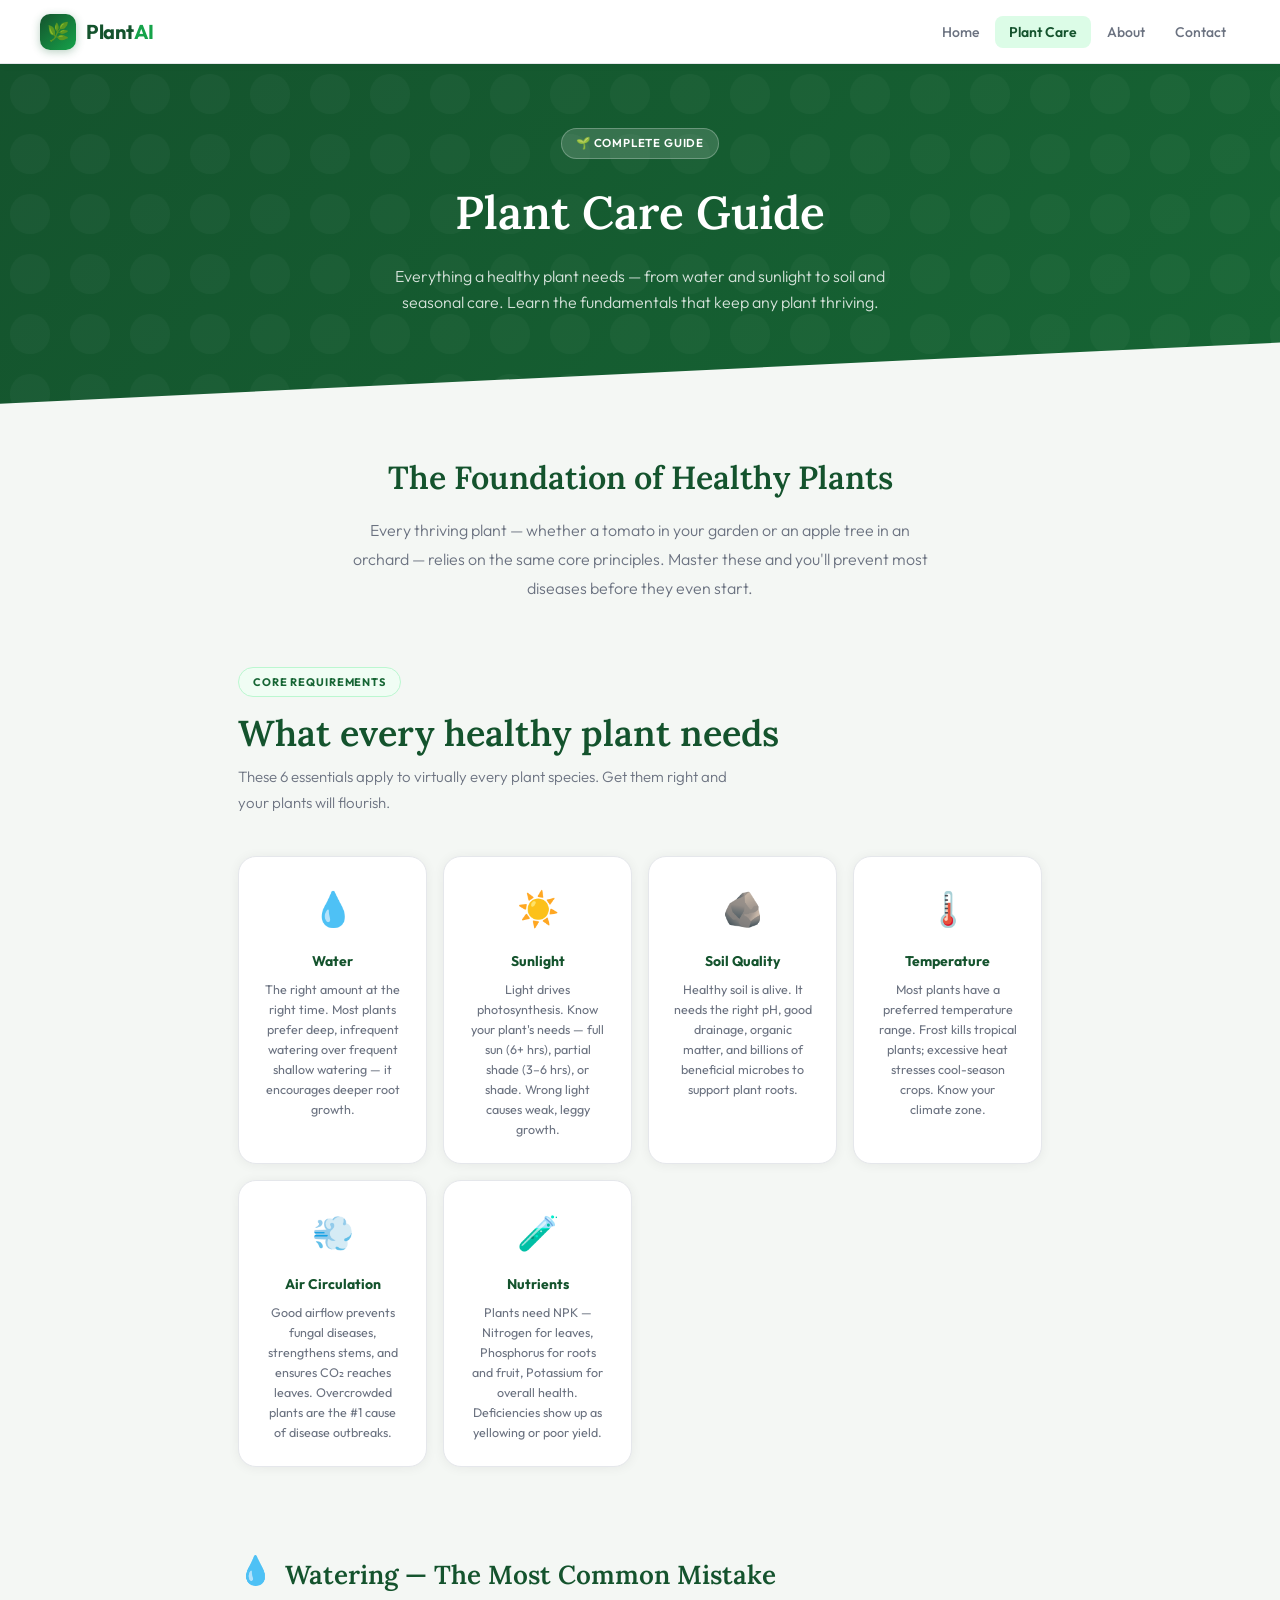
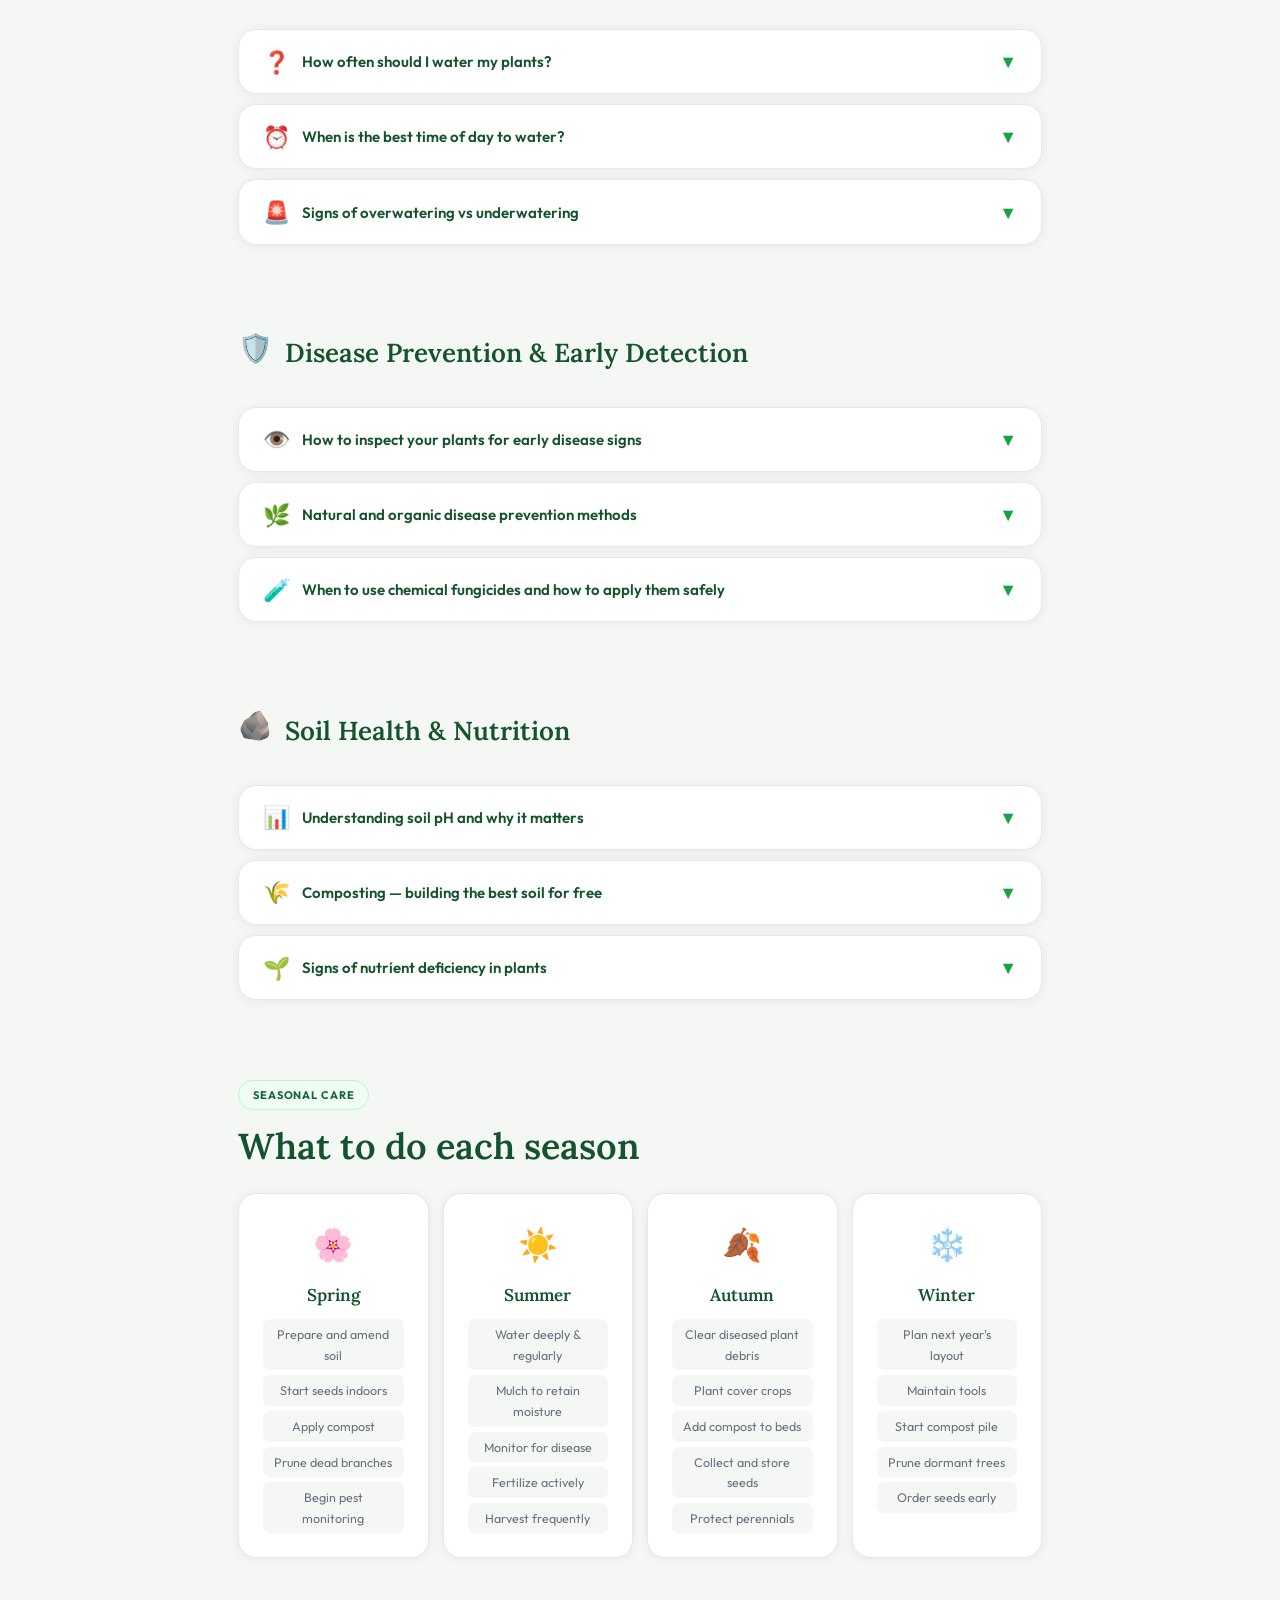
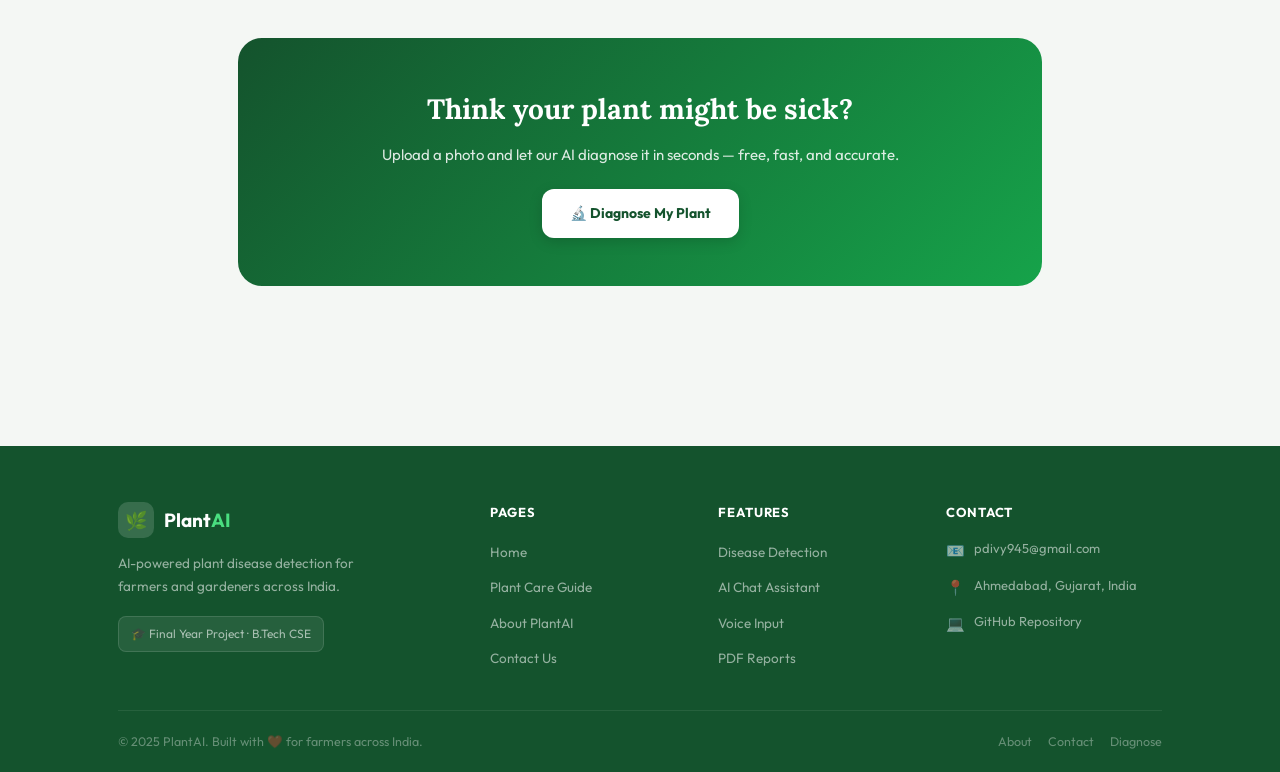
==== frontend/plants.html @ 6cf9826b "fresh clean deploy for hugging face" ====
<!DOCTYPE html>
<html lang="en">
<head>
<meta charset="UTF-8"/><meta name="viewport" content="width=device-width,initial-scale=1.0"/>
<title>Plant Care Guide — PlantAI</title>
<link rel="stylesheet" href="style.css"/>
</head>
<body>
<nav>
  <a href="index.html" class="nav-logo"><div class="nav-logo-mark">🌿</div><span class="nav-logo-text">Plant<span>AI</span></span></a>
  <ul class="nav-links">
    <li><a href="index.html">Home</a></li>
    <li><a href="plants.html" class="active">Plant Care</a></li>
    <li><a href="about.html">About</a></li>
    <li><a href="contact.html">Contact</a></li>
  </ul>
  <button class="nav-toggle" type="button" aria-label="Toggle navigation" aria-expanded="false">
    <span class="nav-toggle-icon" aria-hidden="true">
      <span class="nav-toggle-line"></span>
      <span class="nav-toggle-line"></span>
      <span class="nav-toggle-line"></span>
    </span>
  </button>
</nav>

<div class="page-hero">
  <div class="wrap">
    <span class="page-hero-pill">🌱 Complete Guide</span>
    <h1>Plant Care Guide</h1>
    <p>Everything a healthy plant needs — from water and sunlight to soil and seasonal care. Learn the fundamentals that keep any plant thriving.</p>
  </div>
</div>

<div class="plants-content">
  <div class="wrap">

    <!-- Intro -->
    <div class="plants-intro reveal">
      <h2>The Foundation of Healthy Plants</h2>
      <p>Every thriving plant — whether a tomato in your garden or an apple tree in an orchard — relies on the same core principles. Master these and you'll prevent most diseases before they even start.</p>
    </div>

    <!-- Section 1: Core Needs -->
    <div style="margin-bottom:1rem" class="reveal">
      <span class="section-tag">Core Requirements</span>
      <h2 class="section-title" style="margin-bottom:.5rem">What every healthy plant needs</h2>
      <p class="section-sub">These 6 essentials apply to virtually every plant species. Get them right and your plants will flourish.</p>
    </div>
    <div class="needs-grid">
      <div class="need-card"><div class="need-icon">💧</div><h3 class="need-title">Water</h3><p class="need-text">The right amount at the right time. Most plants prefer deep, infrequent watering over frequent shallow watering — it encourages deeper root growth.</p></div>
      <div class="need-card"><div class="need-icon">☀️</div><h3 class="need-title">Sunlight</h3><p class="need-text">Light drives photosynthesis. Know your plant's needs — full sun (6+ hrs), partial shade (3–6 hrs), or shade. Wrong light causes weak, leggy growth.</p></div>
      <div class="need-card"><div class="need-icon">🪨</div><h3 class="need-title">Soil Quality</h3><p class="need-text">Healthy soil is alive. It needs the right pH, good drainage, organic matter, and billions of beneficial microbes to support plant roots.</p></div>
      <div class="need-card"><div class="need-icon">🌡️</div><h3 class="need-title">Temperature</h3><p class="need-text">Most plants have a preferred temperature range. Frost kills tropical plants; excessive heat stresses cool-season crops. Know your climate zone.</p></div>
      <div class="need-card"><div class="need-icon">💨</div><h3 class="need-title">Air Circulation</h3><p class="need-text">Good airflow prevents fungal diseases, strengthens stems, and ensures CO₂ reaches leaves. Overcrowded plants are the #1 cause of disease outbreaks.</p></div>
      <div class="need-card"><div class="need-icon">🧪</div><h3 class="need-title">Nutrients</h3><p class="need-text">Plants need NPK — Nitrogen for leaves, Phosphorus for roots and fruit, Potassium for overall health. Deficiencies show up as yellowing or poor yield.</p></div>
    </div>

    <!-- Section 2: Watering Guide (Accordion) -->
    <div class="accordion-section reveal">
      <div class="accordion-header-row">
        <div class="need-icon" style="font-size:28px">💧</div>
        <h2 class="accordion-section-title">Watering — The Most Common Mistake</h2>
      </div>
      <div class="accordion">
        <div class="accordion-item">
          <button class="accordion-trigger" onclick="toggleAccordion(this)">
            <div class="accordion-trigger-left"><span class="accordion-emoji">❓</span><span class="accordion-q">How often should I water my plants?</span></div>
            <span class="accordion-chevron">▼</span>
          </button>
          <div class="accordion-body">
            <p>There is no single answer — it depends on the plant, pot size, soil type, humidity, and season. The best method is the "finger test": push your finger 2cm into the soil. If it's dry, water deeply. If it's still moist, wait.</p>
            <p>General guidelines by plant type:</p>
            <ul>
              <li>🍅 Vegetables (tomato, pepper): Every 2–3 days in summer, deeply</li>
              <li>🌳 Fruit trees: Every 7–10 days when established</li>
              <li>🌵 Succulents / cacti: Every 2–3 weeks, let soil dry completely</li>
              <li>🌿 Herbs: When the top 1cm of soil is dry, usually every 1–2 days</li>
            </ul>
          </div>
        </div>
        <div class="accordion-item">
          <button class="accordion-trigger" onclick="toggleAccordion(this)">
            <div class="accordion-trigger-left"><span class="accordion-emoji">⏰</span><span class="accordion-q">When is the best time of day to water?</span></div>
            <span class="accordion-chevron">▼</span>
          </button>
          <div class="accordion-body">
            <p>Early morning (6–9 AM) is ideal. The water reaches roots before the heat of the day causes evaporation, and leaves dry out before evening — reducing fungal disease risk.</p>
            <p>Avoid evening watering — wet leaves overnight create perfect conditions for fungal infections like powdery mildew and early blight.</p>
            <ul>
              <li>✅ Best: Early morning before 9 AM</li>
              <li>⚠️ Acceptable: Late evening if morning isn't possible</li>
              <li>❌ Avoid: Midday watering (high evaporation, leaf scorch risk)</li>
              <li>❌ Avoid: Overhead watering on foliage — water at the base</li>
            </ul>
          </div>
        </div>
        <div class="accordion-item">
          <button class="accordion-trigger" onclick="toggleAccordion(this)">
            <div class="accordion-trigger-left"><span class="accordion-emoji">🚨</span><span class="accordion-q">Signs of overwatering vs underwatering</span></div>
            <span class="accordion-chevron">▼</span>
          </button>
          <div class="accordion-body">
            <p>Both overwatering and underwatering cause wilting — but for different reasons. Here's how to tell them apart:</p>
            <ul>
              <li>💧 Overwatering: Yellow leaves, mushy stems, root rot smell, soggy soil, mold on soil surface</li>
              <li>☀️ Underwatering: Dry crispy leaf edges, soil pulling away from pot edges, leaves feel thin and papery</li>
              <li>🔍 Test: Stick finger 2cm into soil — wet = overwatered, bone dry = underwatered</li>
              <li>💡 Tip: Most house plants die from overwatering, not underwatering</li>
            </ul>
          </div>
        </div>
      </div>
    </div>

    <!-- Section 3: Disease Prevention (Accordion) -->
    <div class="accordion-section reveal">
      <div class="accordion-header-row">
        <div class="need-icon" style="font-size:28px">🛡️</div>
        <h2 class="accordion-section-title">Disease Prevention & Early Detection</h2>
      </div>
      <div class="accordion">
        <div class="accordion-item">
          <button class="accordion-trigger" onclick="toggleAccordion(this)">
            <div class="accordion-trigger-left"><span class="accordion-emoji">👁️</span><span class="accordion-q">How to inspect your plants for early disease signs</span></div>
            <span class="accordion-chevron">▼</span>
          </button>
          <div class="accordion-body">
            <p>Early detection is the most powerful tool against plant disease. Check your plants at least twice a week, especially during warm and humid weather.</p>
            <ul>
              <li>🔍 Flip leaves over — most pests and fungal spores start on the underside</li>
              <li>🟡 Yellow spots or rings on leaves often indicate fungal or viral infection</li>
              <li>⬛ Dark lesions or water-soaked spots suggest bacterial disease</li>
              <li>🕸️ Fine webbing on leaves = spider mite infestation</li>
              <li>⬜ White powdery coating = powdery mildew fungus</li>
              <li>📷 Take a photo and use PlantAI to identify it instantly</li>
            </ul>
          </div>
        </div>
        <div class="accordion-item">
          <button class="accordion-trigger" onclick="toggleAccordion(this)">
            <div class="accordion-trigger-left"><span class="accordion-emoji">🌿</span><span class="accordion-q">Natural and organic disease prevention methods</span></div>
            <span class="accordion-chevron">▼</span>
          </button>
          <div class="accordion-body">
            <p>Chemical fungicides work, but preventing disease naturally is better for your soil, beneficial insects, and the environment.</p>
            <ul>
              <li>🧄 Neem oil spray — broad-spectrum antifungal and insecticide, apply every 7–14 days</li>
              <li>🥛 Baking soda solution (1 tsp/liter water) — effective against powdery mildew</li>
              <li>🫙 Compost tea spray — introduces beneficial microbes that outcompete pathogens</li>
              <li>🌻 Companion planting — basil near tomatoes reduces aphids and repels certain fungi</li>
              <li>✂️ Prune infected leaves immediately and dispose — never compost diseased material</li>
              <li>🔄 Crop rotation — never plant the same family in the same spot 2 years in a row</li>
            </ul>
          </div>
        </div>
        <div class="accordion-item">
          <button class="accordion-trigger" onclick="toggleAccordion(this)">
            <div class="accordion-trigger-left"><span class="accordion-emoji">🧪</span><span class="accordion-q">When to use chemical fungicides and how to apply them safely</span></div>
            <span class="accordion-chevron">▼</span>
          </button>
          <div class="accordion-body">
            <p>Chemical fungicides should be a last resort — when natural methods haven't worked and the disease is spreading fast. Always read the label.</p>
            <ul>
              <li>⏱️ Apply early in the disease cycle — fungicides prevent spread, not cure existing damage</li>
              <li>🧴 Copper-based fungicides are effective for both fungal and bacterial diseases</li>
              <li>🌅 Apply in the evening or morning — never in midday heat or strong sun</li>
              <li>🧤 Always wear gloves and avoid inhaling spray mist</li>
              <li>🐝 Avoid spraying on open flowers — protects pollinators</li>
              <li>📅 Rotate between different fungicide types to prevent resistance</li>
            </ul>
          </div>
        </div>
      </div>
    </div>

    <!-- Section 4: Soil & Nutrition (Accordion) -->
    <div class="accordion-section reveal">
      <div class="accordion-header-row">
        <div class="need-icon" style="font-size:28px">🪨</div>
        <h2 class="accordion-section-title">Soil Health & Nutrition</h2>
      </div>
      <div class="accordion">
        <div class="accordion-item">
          <button class="accordion-trigger" onclick="toggleAccordion(this)">
            <div class="accordion-trigger-left"><span class="accordion-emoji">📊</span><span class="accordion-q">Understanding soil pH and why it matters</span></div>
            <span class="accordion-chevron">▼</span>
          </button>
          <div class="accordion-body">
            <p>Soil pH (0–14 scale) determines how well plants absorb nutrients. Even if your soil has plenty of nutrients, wrong pH "locks" them out and causes deficiency symptoms.</p>
            <ul>
              <li>🍅 Tomato, pepper, corn: pH 6.0–6.8 (slightly acidic)</li>
              <li>🫐 Blueberries: pH 4.5–5.5 (very acidic)</li>
              <li>🌹 Most vegetables: pH 6.0–7.0</li>
              <li>🧪 Test your soil with a cheap pH meter or test kit</li>
              <li>⬆️ Raise pH (too acidic): add garden lime</li>
              <li>⬇️ Lower pH (too alkaline): add sulfur or peat moss</li>
            </ul>
          </div>
        </div>
        <div class="accordion-item">
          <button class="accordion-trigger" onclick="toggleAccordion(this)">
            <div class="accordion-trigger-left"><span class="accordion-emoji">🌾</span><span class="accordion-q">Composting — building the best soil for free</span></div>
            <span class="accordion-chevron">▼</span>
          </button>
          <div class="accordion-body">
            <p>Compost is the single best thing you can add to your garden soil. It improves drainage in clay soils, water retention in sandy soils, and feeds billions of beneficial organisms.</p>
            <ul>
              <li>♻️ What to compost: vegetable scraps, eggshells, coffee grounds, dry leaves, grass clippings</li>
              <li>🚫 Never compost: diseased plants, meat, dairy, pet waste, oily foods</li>
              <li>💧 Keep compost moist but not soggy — like a wrung-out sponge</li>
              <li>🔄 Turn it every 2 weeks to speed up decomposition</li>
              <li>✅ Ready when it's dark, crumbly, and smells earthy — takes 2–6 months</li>
              <li>📏 Apply 5–8cm layer around plants each growing season</li>
            </ul>
          </div>
        </div>
        <div class="accordion-item">
          <button class="accordion-trigger" onclick="toggleAccordion(this)">
            <div class="accordion-trigger-left"><span class="accordion-emoji">🌱</span><span class="accordion-q">Signs of nutrient deficiency in plants</span></div>
            <span class="accordion-chevron">▼</span>
          </button>
          <div class="accordion-body">
            <p>Plants show clear symptoms when they're missing key nutrients. Learn to read these signs before they become serious.</p>
            <ul>
              <li>🟡 Yellow older leaves, slow growth = Nitrogen deficiency (add compost or balanced fertilizer)</li>
              <li>🟣 Purple undersides of leaves = Phosphorus deficiency (add bone meal)</li>
              <li>🟤 Brown leaf edges, weak stems = Potassium deficiency (add wood ash or potash)</li>
              <li>🟡 Yellow between green veins on young leaves = Iron deficiency (add chelated iron)</li>
              <li>⬜ Pale new growth = Magnesium deficiency (add Epsom salt spray)</li>
              <li>🔍 Always test soil before adding nutrients to avoid over-fertilizing</li>
            </ul>
          </div>
        </div>
      </div>
    </div>

    <!-- Section 5: Seasonal Calendar -->
    <div class="reveal" style="margin-bottom:4rem">
      <span class="section-tag">Seasonal Care</span>
      <h2 class="section-title" style="margin-bottom:1.5rem">What to do each season</h2>
      <div class="season-grid">
        <div class="season-card">
          <div class="season-icon">🌸</div>
          <div class="season-name">Spring</div>
          <ul class="season-tasks">
            <li>Prepare and amend soil</li>
            <li>Start seeds indoors</li>
            <li>Apply compost</li>
            <li>Prune dead branches</li>
            <li>Begin pest monitoring</li>
          </ul>
        </div>
        <div class="season-card">
          <div class="season-icon">☀️</div>
          <div class="season-name">Summer</div>
          <ul class="season-tasks">
            <li>Water deeply & regularly</li>
            <li>Mulch to retain moisture</li>
            <li>Monitor for disease</li>
            <li>Fertilize actively</li>
            <li>Harvest frequently</li>
          </ul>
        </div>
        <div class="season-card">
          <div class="season-icon">🍂</div>
          <div class="season-name">Autumn</div>
          <ul class="season-tasks">
            <li>Clear diseased plant debris</li>
            <li>Plant cover crops</li>
            <li>Add compost to beds</li>
            <li>Collect and store seeds</li>
            <li>Protect perennials</li>
          </ul>
        </div>
        <div class="season-card">
          <div class="season-icon">❄️</div>
          <div class="season-name">Winter</div>
          <ul class="season-tasks">
            <li>Plan next year's layout</li>
            <li>Maintain tools</li>
            <li>Start compost pile</li>
            <li>Prune dormant trees</li>
            <li>Order seeds early</li>
          </ul>
        </div>
      </div>
    </div>

    <!-- CTA -->
    <div class="cta-strip reveal">
      <h2>Think your plant might be sick?</h2>
      <p>Upload a photo and let our AI diagnose it in seconds — free, fast, and accurate.</p>
      <a href="index.html" class="btn-cta-white">🔬 Diagnose My Plant</a>
    </div>

  </div>
</div>

<!-- Footer -->
<footer class="site-footer">
  <div class="wrap-wide">
    <div class="footer-main">
      <div class="footer-brand"><div class="footer-logo"><div class="footer-logo-mark">🌿</div><span class="footer-logo-text">Plant<span>AI</span></span></div><p class="footer-tagline">AI-powered plant disease detection for farmers and gardeners across India.</p><span class="footer-badge">🎓 Final Year Project · B.Tech CSE</span></div>
      <div><p class="footer-col-title">Pages</p><ul class="footer-links"><li><a href="index.html">Home</a></li><li><a href="plants.html">Plant Care Guide</a></li><li><a href="about.html">About PlantAI</a></li><li><a href="contact.html">Contact Us</a></li></ul></div>
      <div><p class="footer-col-title">Features</p><ul class="footer-links"><li><a href="index.html">Disease Detection</a></li><li><a href="index.html">AI Chat Assistant</a></li><li><a href="index.html">Voice Input</a></li><li><a href="index.html">PDF Reports</a></li></ul></div>
      <div><p class="footer-col-title">Contact</p><div class="footer-contact-item"><span class="footer-contact-icon">📧</span><a href="mailto:pdivy945@gmail.com">pdivy945@gmail.com</a></div><div class="footer-contact-item"><span class="footer-contact-icon">📍</span><span>Ahmedabad, Gujarat, India</span></div><div class="footer-contact-item"><span class="footer-contact-icon">💻</span><a href="https://github.com/Divy-04/plant-AI" target="_blank">GitHub Repository</a></div></div>
    </div>
    <div class="footer-bottom"><span>© 2025 PlantAI. Built with ❤️ for farmers across India.</span><div class="footer-bottom-links"><a href="about.html">About</a><a href="contact.html">Contact</a><a href="index.html">Diagnose</a></div></div>
  </div>
</footer>

<button class="scroll-top-btn" id="scroll-top-btn" type="button" aria-label="Scroll to top" onclick="window.scrollTo({top:0,behavior:'smooth'})">
  <svg viewBox="0 0 24 24" fill="none" stroke="currentColor" stroke-width="2.4" stroke-linecap="round" stroke-linejoin="round"><path d="M12 19V5"/><path d="m5 12 7-7 7 7"/></svg>
</button>

<script>
function toggleAccordion(btn){
  const body=btn.nextElementSibling;
  const isOpen=btn.classList.contains('open');
  document.querySelectorAll('.accordion-trigger.open').forEach(b=>{b.classList.remove('open');b.nextElementSibling.classList.remove('open')});
  if(!isOpen){btn.classList.add('open');body.classList.add('open')}
}
const observer=new IntersectionObserver(entries=>{entries.forEach(e=>{if(e.isIntersecting)e.target.classList.add('visible')})},{threshold:.12});
document.querySelectorAll('.need-card,.reveal').forEach(el=>observer.observe(el));
const nav=document.querySelector('nav');
const navToggle=nav?.querySelector('.nav-toggle');
const navLinks=nav?.querySelector('.nav-links');
if(nav&&navToggle&&navLinks){
  const syncNavState=(isOpen)=>{
    nav.classList.toggle('nav-open',isOpen);
    navToggle.setAttribute('aria-expanded',String(isOpen));
  };
  navToggle.addEventListener('click',()=>{
    syncNavState(!nav.classList.contains('nav-open'));
  });
  navLinks.querySelectorAll('a').forEach(link=>link.addEventListener('click',()=>{
    syncNavState(false);
  }));
  window.addEventListener('resize',()=>{
    if(window.innerWidth>768){
      syncNavState(false);
    }
  });
}
const scrollTopBtn=document.getElementById('scroll-top-btn');
const toggleScrollTopBtn=()=>{
  if(!scrollTopBtn)return;
  const scrollable=Math.max(document.documentElement.scrollHeight-window.innerHeight,1);
  const progress=window.scrollY/scrollable;
  scrollTopBtn.classList.toggle('visible',window.innerWidth<=768&&progress>=0.4);
};
window.addEventListener('scroll',toggleScrollTopBtn,{passive:true});
window.addEventListener('resize',toggleScrollTopBtn);
toggleScrollTopBtn();
</script>
</body></html>
---- frontend/style.css ----
@import url('https://fonts.googleapis.com/css2?family=Outfit:wght@300;400;500;600;700;800&family=Lora:ital,wght@0,400;0,600;1,400&display=swap');

:root{
  --bg:#F4F7F4;--white:#FFFFFF;
  --forest:#14532D;--green:#166534;--green-mid:#16A34A;
  --green-lt:#DCFCE7;--green-pale:#F0FDF4;--sage:#4ADE80;
  --amber:#D97706;--amber-pale:#FFFBEB;
  --rose:#DC2626;--rose-pale:#FEF2F2;
  --text:#111827;--text-2:#166534;--muted:#6B7280;
  --border:#E5E7EB;--border-green:#BBF7D0;
  --shadow:0 1px 12px rgba(0,0,0,0.06);
  --shadow-lg:0 8px 32px rgba(0,0,0,0.1);
  --r:12px;--r-lg:18px;--r-xl:24px;
}

*,*::before,*::after{box-sizing:border-box;margin:0;padding:0}
html{scroll-behavior:smooth;overflow-x:hidden}
body{font-family:'Outfit',sans-serif;background:var(--bg);color:var(--text);line-height:1.65;min-height:100vh;overflow-x:hidden;padding-top:64px}

/* ── Nav ─────────────────────────────────────────────────── */
nav{
  position:fixed;top:0;left:0;right:0;width:100%;z-index:200;
  background:rgba(255,255,255,0.95);border-bottom:1px solid var(--border);
  backdrop-filter:blur(16px);padding:0 2.5rem;height:64px;
  display:flex;align-items:center;justify-content:space-between;
  box-shadow:0 1px 8px rgba(0,0,0,0.05);
}
.nav-logo{display:flex;align-items:center;gap:10px;text-decoration:none}
.nav-logo-mark{
  width:36px;height:36px;border-radius:10px;
  background:linear-gradient(135deg,var(--forest),var(--green-mid));
  display:flex;align-items:center;justify-content:center;
  font-size:18px;box-shadow:0 2px 8px rgba(22,101,52,0.3);
}
.nav-logo-text{font-family:'Outfit',sans-serif;font-size:20px;font-weight:700;color:var(--forest);letter-spacing:-0.3px}
.nav-logo-text span{color:var(--green-mid)}
.nav-links{display:flex;gap:2px;list-style:none}
.nav-links a{color:var(--muted);text-decoration:none;font-size:14px;font-weight:500;padding:7px 14px;border-radius:8px;transition:all .18s}
.nav-links a:hover{color:var(--forest);background:var(--green-pale)}
.nav-links a.active{color:var(--forest);background:var(--green-lt);font-weight:600}
.nav-toggle{
  display:none;position:relative;align-items:center;justify-content:center;
  width:46px;height:46px;padding:0;border-radius:14px;border:1px solid rgba(187,247,208,.95);
  background:linear-gradient(180deg,rgba(240,253,244,.98),rgba(220,252,231,.92));color:var(--forest);cursor:pointer;
  transition:background .18s ease,border-color .18s ease,box-shadow .18s ease,transform .18s ease;
  box-shadow:0 8px 22px rgba(20,83,45,.12)
}
.nav-toggle:hover{border-color:var(--green-mid);background:var(--green-lt);transform:translateY(-1px)}
.nav-toggle-icon{
  position:relative;display:block;width:18px;height:14px
}
.nav-toggle-line{
  position:absolute;left:0;display:block;width:18px;height:2px;background:currentColor;border-radius:999px;
  transition:transform .22s ease,opacity .18s ease,top .22s ease
}
.nav-toggle-line:nth-child(1){top:0}
.nav-toggle-line:nth-child(2){top:6px}
.nav-toggle-line:nth-child(3){top:12px}

/* ── Wrap ────────────────────────────────────────────────── */
.wrap{max-width:860px;margin:0 auto;padding:0 1.75rem}
.wrap-wide{max-width:1100px;margin:0 auto;padding:0 1.75rem}

/* ── Buttons ─────────────────────────────────────────────── */
.btn-primary{
  display:inline-flex;align-items:center;gap:9px;
  background:linear-gradient(135deg,var(--forest),var(--green-mid));
  color:white;border:none;padding:14px 32px;border-radius:var(--r);
  font-size:15px;font-weight:700;font-family:'Outfit',sans-serif;
  cursor:pointer;transition:all .2s;letter-spacing:-.1px;
  box-shadow:0 4px 14px rgba(22,101,52,0.3);text-decoration:none;
}
.btn-primary:hover{transform:translateY(-2px);box-shadow:0 8px 24px rgba(22,101,52,0.4)}
.btn-primary:active{transform:translateY(0)}
.btn-outline{
  display:inline-flex;align-items:center;gap:8px;
  background:transparent;color:var(--forest);
  border:1.5px solid var(--border-green);padding:12px 24px;
  border-radius:var(--r);font-size:14px;font-weight:600;
  font-family:'Outfit',sans-serif;cursor:pointer;transition:all .18s;text-decoration:none;
}
.btn-outline:hover{background:var(--green-pale);border-color:var(--green-mid)}
.btn-ghost{
  background:transparent;color:var(--muted);border:1.5px solid var(--border);
  padding:9px 20px;border-radius:10px;font-size:13.5px;font-weight:500;
  cursor:pointer;transition:all .18s;font-family:'Outfit',sans-serif;
}
.btn-ghost:hover{color:var(--forest);border-color:var(--sage)}

/* ── Page Hero ───────────────────────────────────────────── */
.page-hero{
  background:linear-gradient(135deg,var(--forest) 0%,var(--green) 100%);
  padding:4rem 0 5.5rem;text-align:center;color:white;
  clip-path:polygon(0 0,100% 0,100% 82%,0 100%);
  margin-bottom:-2rem;position:relative;overflow:hidden;
}
.page-hero::before{
  content:'';position:absolute;inset:0;
  background:url("data:image/svg+xml,%3Csvg width='60' height='60' viewBox='0 0 60 60' xmlns='http://www.w3.org/2000/svg'%3E%3Cg fill='none' fill-rule='evenodd'%3E%3Cg fill='%23ffffff' fill-opacity='0.03'%3E%3Ccircle cx='30' cy='30' r='20'/%3E%3C/g%3E%3C/g%3E%3C/svg%3E");
}
.page-hero h1{font-family:'Lora',serif;font-size:clamp(28px,5vw,46px);font-weight:600;margin-bottom:12px;position:relative}
.page-hero p{font-size:16px;opacity:.82;font-weight:300;max-width:520px;margin:0 auto;position:relative}
.page-hero-pill{
  display:inline-block;background:rgba(255,255,255,.15);
  border:1px solid rgba(255,255,255,.25);color:white;
  font-size:11.5px;font-weight:600;letter-spacing:.07em;
  text-transform:uppercase;padding:5px 14px;border-radius:100px;
  margin-bottom:16px;position:relative;
}

/* ── HOME: Hero ──────────────────────────────────────────── */
.hero{padding:5rem 0 3.5rem;text-align:center;position:relative;overflow:hidden}
.hero::before{
  content:'';position:absolute;top:0;left:50%;transform:translateX(-50%);
  width:600px;height:400px;
  background:radial-gradient(ellipse at center,rgba(74,222,128,.1) 0%,transparent 70%);
  pointer-events:none;
}
.hero-pill{
  display:inline-flex;align-items:center;gap:7px;
  background:var(--green-pale);border:1px solid var(--border-green);
  color:var(--green);font-size:11.5px;font-weight:700;
  letter-spacing:.07em;text-transform:uppercase;
  padding:6px 16px;border-radius:100px;margin-bottom:22px;
  animation:fadeUp .5s ease both;
}
.dot-live{width:7px;height:7px;border-radius:50%;background:var(--green-mid);animation:pulse 2s infinite}
@keyframes pulse{0%,100%{opacity:1;transform:scale(1)}50%{opacity:.5;transform:scale(.8)}}
.hero h1{
  font-family:'Lora',serif;font-size:clamp(34px,5.5vw,58px);
  font-weight:600;line-height:1.15;letter-spacing:-.5px;
  color:var(--forest);margin-bottom:18px;
  animation:fadeUp .5s .08s ease both;
}
.hero h1 em{font-style:italic;color:var(--green-mid)}
.hero-sub{
  font-size:16.5px;color:var(--muted);max-width:520px;
  margin:0 auto 40px;font-weight:300;line-height:1.8;
  animation:fadeUp .5s .16s ease both;
}
@keyframes fadeUp{from{opacity:0;transform:translateY(18px)}to{opacity:1;transform:translateY(0)}}

/* ── HOME: Stats Bar ─────────────────────────────────────── */
.stats-bar{
  background:var(--white);border:1px solid var(--border);
  border-radius:var(--r-lg);padding:1.5rem 2rem;
  display:flex;align-items:center;justify-content:space-around;
  gap:1rem;margin:2.5rem auto 0;width:100%;max-width:100%;
  box-shadow:var(--shadow);flex-wrap:wrap;
  animation:fadeUp .5s .32s ease both;
}
.stat-block{text-align:center;min-width:140px;flex:1}
.stat-block-num{
  font-family:'Lora',serif;font-size:30px;font-weight:600;
  color:var(--forest);display:block;line-height:1;margin-bottom:4px;
}
.stat-block-label{font-size:12px;color:var(--muted);font-weight:600;text-transform:uppercase;letter-spacing:.05em;display:block}
.stat-block-note{display:block;font-size:11.5px;color:#8A948C;line-height:1.45;margin-top:6px;max-width:160px;margin-left:auto;margin-right:auto}
.stat-divider{width:1px;height:40px;background:var(--border)}

/* ── HOME: Upload ────────────────────────────────────────── */
.upload-outer{animation:fadeUp .5s .24s ease both;margin-top:2.5rem}
.analysis-shell{display:none;margin-top:3rem}
#analysis-shell.has-result{display:block}
.upload-zone{
  border:2px dashed var(--border-green);border-radius:var(--r-xl);
  background:var(--white);padding:3rem 2rem;text-align:center;
  cursor:pointer;max-width:600px;margin:0 auto;
  transition:all .25s;position:relative;overflow:hidden;
  box-shadow:var(--shadow);
}
.upload-zone:hover,.upload-zone.dragging{
  border-color:var(--green-mid);
  box-shadow:0 0 0 4px rgba(22,163,74,.1),var(--shadow);
  transform:translateY(-2px);
}
#img-preview{max-width:100%;max-height:280px;object-fit:contain;border-radius:var(--r);display:none;margin:0 auto 16px;box-shadow:var(--shadow)}
.upload-ring{width:70px;height:70px;border-radius:50%;background:var(--green-pale);border:2px solid var(--border-green);display:flex;align-items:center;justify-content:center;margin:0 auto 16px;font-size:28px;transition:transform .2s}
.upload-zone:hover .upload-ring{transform:scale(1.07)}
.upload-h{font-family:'Outfit',sans-serif;font-size:18px;font-weight:600;color:var(--forest);margin-bottom:5px}
.upload-s{font-size:13px;color:var(--muted);margin-bottom:18px}
.btn-browse{display:inline-flex;align-items:center;gap:7px;background:var(--green-pale);border:1.5px solid var(--border-green);color:var(--forest);padding:9px 22px;border-radius:10px;font-size:13.5px;font-weight:600;cursor:pointer;font-family:'Outfit',sans-serif;transition:all .18s}
.btn-browse:hover{background:var(--green-lt);border-color:var(--green-mid)}

/* ── HOME: Features ──────────────────────────────────────── */
.features-section{padding:5rem 0}
.section-tag{display:inline-block;background:var(--green-pale);border:1px solid var(--border-green);color:var(--green);font-size:11px;font-weight:700;letter-spacing:.08em;text-transform:uppercase;padding:5px 14px;border-radius:100px;margin-bottom:14px}
.section-title{font-family:'Lora',serif;font-size:clamp(26px,4vw,36px);font-weight:600;color:var(--forest);margin-bottom:10px;line-height:1.25}
.section-sub{font-size:15px;color:var(--muted);max-width:520px;font-weight:300;line-height:1.75;margin-bottom:2.5rem}
.features-grid{display:grid;grid-template-columns:repeat(auto-fit,minmax(240px,1fr));gap:20px}
.feature-card{
  background:var(--white);border:1px solid var(--border);
  border-radius:var(--r-lg);padding:1.75rem;
  box-shadow:var(--shadow);transition:all .2s;
  opacity:0;transform:translateY(24px);
}
.feature-card.visible{opacity:1;transform:translateY(0);transition:opacity .5s ease,transform .5s ease}
.feature-card:hover{box-shadow:var(--shadow-lg);transform:translateY(-3px)}
.feature-icon{font-size:32px;margin-bottom:14px}
.feature-title{font-size:16px;font-weight:700;color:var(--forest);margin-bottom:7px}
.feature-text{font-size:13.5px;color:var(--muted);line-height:1.65}

/* ── HOME: How It Works ──────────────────────────────────── */
.how-section{padding:0 0 5rem;background:var(--white);border-top:1px solid var(--border);border-bottom:1px solid var(--border);margin:0 0 5rem}
.how-inner{padding:4rem 0}
.how-steps{display:grid;grid-template-columns:repeat(auto-fit,minmax(180px,1fr));gap:0;position:relative}
.how-steps::before{content:'';position:absolute;top:28px;left:10%;right:10%;height:2px;background:linear-gradient(90deg,var(--green-lt),var(--green-mid),var(--green-lt));z-index:0}
.how-step{text-align:center;position:relative;z-index:1;padding:0 1rem}
.step-circle{
  width:56px;height:56px;border-radius:50%;margin:0 auto 16px;
  background:linear-gradient(135deg,var(--forest),var(--green-mid));
  color:white;display:flex;align-items:center;justify-content:center;
  font-family:'Lora',serif;font-size:20px;font-weight:600;
  box-shadow:0 4px 14px rgba(22,101,52,0.3);
}
.how-step h3{font-size:15px;font-weight:700;color:var(--forest);margin-bottom:7px}
.how-step p{font-size:13px;color:var(--muted);line-height:1.6}

/* ── HOME: Loading/Error/Buttons ─────────────────────────── */
.loading-wrap{max-width:600px;margin:18px auto 0;display:none}
.loading-track{height:3px;background:var(--green-lt);border-radius:2px;overflow:hidden}
.loading-fill{height:100%;background:linear-gradient(90deg,var(--forest),var(--green-mid),var(--sage));animation:loadSlide 1.8s ease-in-out infinite}
@keyframes loadSlide{0%{width:0;margin-left:0}50%{width:60%;margin-left:20%}100%{width:0;margin-left:100%}}
.loading-label{text-align:center;font-size:13px;color:var(--muted);margin-top:9px}
.error-msg{max-width:600px;margin:12px auto 0;background:var(--rose-pale);border:1px solid rgba(220,38,38,.2);color:var(--rose);padding:12px 18px;border-radius:var(--r);font-size:13.5px;text-align:center;display:none}
.analyze-wrap{text-align:center;margin-top:22px;display:none}
.try-again-wrap{text-align:center;margin-top:1.1rem;display:none}

/* ── Results ─────────────────────────────────────────────── */
#results-section{padding:2.5rem 0 0;display:none}
.results-head{text-align:center;margin-bottom:1.75rem}
.results-head h2{font-family:'Lora',serif;font-size:28px;font-weight:600;color:var(--forest);margin-bottom:6px}
.results-head p{font-size:14px;color:var(--muted)}
.healthy-banner{display:none;align-items:flex-start;gap:16px;background:var(--green-pale);border:1.5px solid var(--border-green);border-radius:var(--r-lg);padding:1.75rem;margin-bottom:1.5rem;animation:fadeUp .45s ease both}
.healthy-icon{font-size:36px;flex-shrink:0}
.healthy-title{font-size:19px;font-weight:700;color:var(--forest);margin-bottom:5px}
.healthy-sub{font-size:13.5px;color:var(--muted);line-height:1.65}
#disease-cards{display:none}
.cards-grid{display:grid;grid-template-columns:repeat(auto-fit,minmax(230px,1fr));gap:14px}
.result-card{background:var(--white);border:1px solid var(--border);border-radius:var(--r-lg);padding:1.5rem;box-shadow:var(--shadow);position:relative;overflow:hidden;animation:fadeUp .45s ease both;transition:box-shadow .2s,transform .2s}
.result-card:hover{transform:translateY(-2px);box-shadow:var(--shadow-lg)}
.result-card:nth-child(2){animation-delay:.08s}
.result-card:nth-child(3){animation-delay:.16s}
.result-card::after{content:'';position:absolute;top:0;left:0;right:0;height:3px;border-radius:var(--r-lg) var(--r-lg) 0 0}
.card-disease::after{background:linear-gradient(90deg,#DC2626,#F97316)}
.card-cause::after{background:linear-gradient(90deg,#D97706,#EAB308)}
.card-cure::after{background:linear-gradient(90deg,#16A34A,#4ADE80)}
.card-icon-box{width:44px;height:44px;border-radius:12px;display:flex;align-items:center;justify-content:center;font-size:20px;margin-bottom:14px}
.card-disease .card-icon-box{background:var(--rose-pale)}
.card-cause   .card-icon-box{background:var(--amber-pale)}
.card-cure    .card-icon-box{background:var(--green-pale)}
.c-label{font-size:9.5px;font-weight:700;letter-spacing:.1em;text-transform:uppercase;margin-bottom:6px}
.card-disease .c-label{color:var(--rose)}
.card-cause   .c-label{color:var(--amber)}
.card-cure    .c-label{color:var(--green-mid)}
.c-value{font-family:'Lora',serif;font-size:17px;font-weight:600;color:var(--forest);margin-bottom:8px;line-height:1.3}
.c-body{font-size:13px;color:var(--muted);line-height:1.65}
.conf-badge{display:inline-flex;align-items:center;gap:5px;background:var(--green-pale);border:1px solid var(--border-green);color:var(--green-mid);font-size:11.5px;font-weight:600;padding:3px 10px;border-radius:100px;margin-top:8px}

@media(min-width:1024px){
  .hero{padding:4rem 0 4.5rem}
  .hero .wrap{max-width:1200px}
  #analysis-shell{
    display:none;
  }
  #analysis-shell.has-result{
    display:grid;
    grid-template-columns:270px minmax(0,1fr);
    gap:.95rem;
    align-items:start;
    max-width:960px;
    margin:2rem auto 0;
  }
  #analysis-shell.has-result #results-section{
    display:block;
    padding:0;
  }
  #analysis-shell.has-result .results-head{
    display:block;
    text-align:left;
    margin-bottom:.8rem;
  }
  #analysis-shell.has-result .results-head h2{
    font-size:23px;
    margin-bottom:3px;
  }
  #analysis-shell.has-result .results-head p{
    font-size:13px;
    color:var(--muted);
  }
  #analysis-shell.has-result .healthy-banner{
    background:var(--green-pale);
    border:1.5px solid var(--border-green);
    border-radius:20px;
    margin-bottom:.8rem;
    padding:1.1rem 1rem;
  }
  #analysis-shell.has-result .healthy-title,
  #analysis-shell.has-result .healthy-sub{
    color:var(--forest);
  }
  #analysis-shell.has-result .cards-grid{
    grid-template-columns:1fr;
    gap:.8rem;
  }
  #analysis-shell.has-result .result-card{
    min-height:108px;
    padding:.85rem .85rem;
    border-radius:18px;
    border:1px solid rgba(187,247,208,.92);
    background:linear-gradient(180deg,rgba(255,255,255,.99),rgba(244,247,244,.96));
    box-shadow:0 8px 18px rgba(20,83,45,.06);
  }
  #analysis-shell.has-result .result-card:hover{
    transform:translateY(-2px);
    box-shadow:0 18px 34px rgba(20,83,45,.08);
  }
  #analysis-shell.has-result .result-card::after{
    display:none;
  }
  #analysis-shell.has-result .card-icon-box{
    width:36px;
    height:36px;
    margin-bottom:8px;
    font-size:16px;
  }
  #analysis-shell.has-result .c-label{
    margin-bottom:6px;
    font-size:10px;
  }
  #analysis-shell.has-result .c-value{
    font-size:17px;
    margin-bottom:5px;
  }
  #analysis-shell.has-result .c-body{
    font-size:12px;
    line-height:1.5;
  }
  #analysis-shell.has-result .conf-badge{
    margin-top:10px;
    background:var(--green-pale);
    border-color:var(--border-green);
    color:var(--green-mid);
    font-size:11px;
  }
  #analysis-shell.has-result #chat-section{
    display:block;
    padding:0;
  }
  #analysis-shell.has-result .chat-shell{
    min-height:470px;
    display:flex;
    flex-direction:column;
    overflow:hidden;
    background:
      linear-gradient(180deg,rgba(255,255,255,.99),rgba(247,251,247,.96));
    border:1px solid rgba(187,247,208,.95);
    border-radius:24px;
    box-shadow:0 14px 34px rgba(20,83,45,.08);
  }
  #analysis-shell.has-result .chat-top{
    background:
      linear-gradient(180deg,rgba(240,253,244,.96),rgba(220,252,231,.7));
    border-bottom:1px solid rgba(187,247,208,.8);
    padding:.8rem .9rem;
  }
  #analysis-shell.has-result .chat-av{
    background:linear-gradient(135deg,var(--forest),var(--green-mid));
    color:#fff;
    box-shadow:0 10px 18px rgba(22,101,52,.22);
  }
  #analysis-shell.has-result .chat-ttl,
  #analysis-shell.has-result .chat-sub{
    color:var(--forest);
  }
  #analysis-shell.has-result .lang-select,
  #analysis-shell.has-result .btn-report{
    background:linear-gradient(135deg,var(--forest),var(--green-mid));
    border-color:transparent;
    color:#fff;
    box-shadow:0 10px 22px rgba(20,83,45,.18);
  }
  #analysis-shell.has-result .lang-select{
    background:rgba(255,255,255,.92);
    border-color:rgba(187,247,208,.95);
    color:var(--forest);
    box-shadow:0 6px 14px rgba(20,83,45,.06);
  }
  #analysis-shell.has-result .chat-workspace{
    display:flex;
    flex:1;
    min-height:0;
  }
  #analysis-shell.has-result .chat-main{
    min-width:0;
    width:100%;
  }
  #analysis-shell.has-result .chat-prompt-row{
    padding:.75rem .9rem .2rem;
    gap:.5rem;
  }
  #analysis-shell.has-result .chat-chip{
    background:rgba(255,255,255,.86);
    border-color:rgba(187,247,208,.95);
    box-shadow:0 6px 14px rgba(20,83,45,.05);
    padding:7px 11px;
    font-size:11.5px;
  }
  #analysis-shell.has-result .chat-messages{
    flex:1;
    min-height:330px;
    max-height:330px;
    padding:.85rem .9rem .95rem;
    background:
      radial-gradient(circle at top left,rgba(220,252,231,.32),rgba(220,252,231,0) 34%),
      var(--bg);
  }
  #analysis-shell.has-result .chat-bubble-wrap.ai .chat-bubble{
    background:rgba(255,255,255,.96);
    border-color:rgba(187,247,208,.8);
    color:var(--text);
    box-shadow:0 8px 16px rgba(20,83,45,.05);
  }
  #analysis-shell.has-result .chat-input-row{
    margin-top:auto;
    padding:.8rem .9rem .9rem;
    border-top:1px solid rgba(187,247,208,.8);
    background:rgba(255,255,255,.78);
    backdrop-filter:blur(10px);
  }
  #analysis-shell.has-result .mic-btn{
    background:rgba(240,253,244,.96);
    border-color:rgba(187,247,208,.95);
    color:var(--forest);
  }
  #analysis-shell.has-result .chat-input{
    background:rgba(255,255,255,.92);
    border-color:rgba(187,247,208,.95);
    color:var(--text);
    padding:10px 12px;
    font-size:13px;
  }
  #analysis-shell.has-result .chat-input::placeholder{
    color:var(--muted);
  }
  #analysis-shell.has-result .chat-bubble{
    max-width:78%;
    font-size:13px;
  }
  #analysis-shell.has-result .try-again-wrap{
    text-align:center;
    margin-top:1.1rem;
  }
}

/* ── Chat ────────────────────────────────────────────────── */
#chat-section{padding:1.75rem 0 0;display:none}
.chat-shell{background:var(--white);border:1px solid var(--border);border-radius:var(--r-xl);overflow:hidden;box-shadow:var(--shadow-lg)}
.chat-top{display:flex;align-items:center;justify-content:space-between;padding:1rem 1.25rem;background:var(--green-pale);border-bottom:1px solid var(--border);gap:10px;flex-wrap:wrap}
.chat-top-left{display:flex;align-items:center;gap:11px}
.chat-av{width:38px;height:38px;border-radius:12px;background:linear-gradient(135deg,var(--forest),var(--green-mid));display:flex;align-items:center;justify-content:center;font-size:18px;flex-shrink:0}
.chat-ttl{font-size:14px;font-weight:700;color:var(--forest)}
.chat-sub{font-size:11.5px;color:var(--muted);margin-top:1px}
.chat-top-right{display:flex;align-items:center;gap:8px}
.lang-select{background:var(--white);border:1.5px solid var(--border);color:var(--text);padding:7px 10px;border-radius:9px;font-size:13px;font-family:'Outfit',sans-serif;cursor:pointer;outline:none}
.btn-report{display:inline-flex;align-items:center;gap:6px;background:linear-gradient(135deg,var(--forest),var(--green-mid));border:1.5px solid transparent;color:#fff;padding:7px 14px;border-radius:9px;font-size:13px;font-weight:700;cursor:pointer;transition:all .18s;font-family:'Outfit',sans-serif;box-shadow:0 8px 18px rgba(20,83,45,.2)}
.btn-report:hover{background:linear-gradient(135deg,#0f4426,#15803d);border-color:transparent;box-shadow:0 12px 24px rgba(20,83,45,.26);transform:translateY(-1px)}
.chat-messages{min-height:220px;max-height:400px;overflow-y:auto;padding:1.25rem;display:flex;flex-direction:column;gap:13px;background:var(--bg);scrollbar-width:thin;scrollbar-color:var(--border) transparent}
.chat-workspace{display:flex;flex-direction:column;min-height:0;flex:1}
.chat-main{display:flex;flex-direction:column;min-height:0;flex:1}
.chat-prompt-row{display:flex;flex-wrap:wrap;gap:10px;padding:1rem 1.15rem 0;background:transparent}
.chat-bubble-wrap{display:flex}
.chat-bubble-wrap.user{justify-content:flex-end}
.chat-bubble-wrap.ai{justify-content:flex-start}
.chat-bubble{max-width:78%;padding:11px 15px;border-radius:16px;font-size:13.5px;line-height:1.6}
.chat-bubble-wrap.user .chat-bubble{background:linear-gradient(135deg,var(--forest),var(--green-mid));color:white;border-bottom-right-radius:4px}
.chat-bubble-wrap.ai .chat-bubble{background:var(--white);border:1px solid var(--border);color:var(--text);border-bottom-left-radius:4px;box-shadow:0 1px 6px rgba(0,0,0,.05)}
.chat-bubble.typing{display:flex;align-items:center;gap:5px;padding:14px 18px}
.chat-bubble.typing span{width:7px;height:7px;border-radius:50%;background:var(--sage);display:inline-block;animation:typeBounce 1.2s infinite}
.chat-bubble.typing span:nth-child(2){animation-delay:.2s}
.chat-bubble.typing span:nth-child(3){animation-delay:.4s}
@keyframes typeBounce{0%,60%,100%{transform:translateY(0)}30%{transform:translateY(-7px)}}
.chat-input-row{display:flex;gap:8px;align-items:center;padding:1rem 1.25rem;border-top:1px solid var(--border);background:var(--white)}
.mic-btn{width:40px;height:40px;border-radius:50%;flex-shrink:0;background:var(--green-pale);border:1.5px solid var(--border-green);color:var(--forest);display:flex;align-items:center;justify-content:center;cursor:pointer;transition:all .18s}
.mic-btn:hover{background:var(--green-lt)}
.mic-btn.recording{background:var(--rose-pale);border-color:rgba(220,38,38,.3);color:var(--rose);animation:micPulse 1s ease infinite}
@keyframes micPulse{0%,100%{box-shadow:0 0 0 0 rgba(220,38,38,.25)}50%{box-shadow:0 0 0 7px rgba(220,38,38,0)}}
.chat-input{flex:1;padding:11px 14px;background:var(--bg);border:1.5px solid var(--border);border-radius:10px;font-family:'Outfit',sans-serif;font-size:13.5px;color:var(--text);outline:none;transition:border-color .18s,background .18s}
.chat-input::placeholder{color:var(--muted)}
.chat-input:focus{border-color:var(--green-mid);background:var(--white)}
.btn-send{background:linear-gradient(135deg,var(--forest),var(--green-mid));color:white;border:none;padding:11px 20px;border-radius:10px;font-size:13.5px;font-weight:700;font-family:'Outfit',sans-serif;cursor:pointer;transition:all .18s;white-space:nowrap;box-shadow:0 2px 10px rgba(22,101,52,.25)}
.btn-send:hover{box-shadow:0 4px 18px rgba(22,101,52,.35);transform:translateY(-1px)}
.chat-chip{background:var(--white);border:1px solid var(--border);color:var(--forest);padding:10px 14px;border-radius:999px;font-size:13px;font-weight:600;font-family:'Outfit',sans-serif;text-align:left;cursor:pointer;transition:all .18s;box-shadow:0 6px 14px rgba(20,83,45,.04)}
.chat-chip:hover{transform:translateY(-1px);border-color:var(--green-mid);background:var(--green-pale)}

/* ── PDF Modal ───────────────────────────────────────────── */
.modal-overlay{position:fixed;inset:0;z-index:999;background:rgba(0,0,0,.45);backdrop-filter:blur(6px);display:none;align-items:center;justify-content:center;padding:1.5rem}
.modal-overlay.open{display:flex}
.modal-card{background:var(--white);border-radius:var(--r-xl);padding:2.25rem;max-width:440px;width:100%;box-shadow:0 24px 60px rgba(0,0,0,.18);animation:modalIn .25s ease both}
@keyframes modalIn{from{opacity:0;transform:scale(.95) translateY(10px)}to{opacity:1;transform:scale(1) translateY(0)}}
.modal-icon{font-size:38px;margin-bottom:14px}
.modal-title{font-family:'Lora',serif;font-size:22px;font-weight:600;color:var(--forest);margin-bottom:7px}
.modal-sub{font-size:13.5px;color:var(--muted);margin-bottom:20px;line-height:1.65}
.modal-input{width:100%;padding:12px 14px;margin-bottom:12px;border:1.5px solid var(--border);border-radius:var(--r);font-family:'Outfit',sans-serif;font-size:14px;color:var(--text);background:var(--bg);outline:none;transition:border-color .18s}
.modal-input:focus{border-color:var(--green-mid);background:var(--white)}
.modal-btns{display:flex;gap:10px}
.btn-modal-send{flex:1;background:linear-gradient(135deg,var(--forest),var(--green-mid));color:white;border:none;padding:13px;border-radius:var(--r);font-size:14px;font-weight:700;font-family:'Outfit',sans-serif;cursor:pointer;transition:all .18s;box-shadow:0 3px 12px rgba(22,101,52,.3)}
.btn-modal-send:hover{box-shadow:0 6px 20px rgba(22,101,52,.4)}
.btn-modal-send:disabled{opacity:.6;cursor:not-allowed}
.btn-modal-cancel{background:transparent;border:1.5px solid var(--border);color:var(--muted);padding:13px 18px;border-radius:var(--r);font-size:14px;cursor:pointer;font-family:'Outfit',sans-serif;transition:all .18s}
.btn-modal-cancel:hover{border-color:var(--green-mid);color:var(--forest)}
.modal-error{color:var(--rose);font-size:13px;margin-bottom:10px;display:none}
.modal-success{text-align:center;padding:.5rem 0}
.modal-success-icon{font-size:46px;margin-bottom:14px}
.modal-success h3{font-family:'Lora',serif;font-size:21px;color:var(--forest);margin-bottom:9px}
.modal-success p{font-size:13.5px;color:var(--muted);margin-bottom:20px}
.btn-dl{display:inline-flex;align-items:center;gap:8px;background:var(--green-pale);border:1.5px solid var(--border-green);color:var(--forest);padding:12px 24px;border-radius:var(--r);font-size:14px;font-weight:700;font-family:'Outfit',sans-serif;cursor:pointer;transition:all .18s}
.btn-dl:hover{background:var(--green-lt);border-color:var(--green-mid)}
.btn-modal-close{margin-top:10px;background:transparent;border:none;color:var(--muted);font-size:13px;cursor:pointer;font-family:'Outfit',sans-serif;padding:4px}

/* ── PLANTS Page ─────────────────────────────────────────── */
.plants-content{padding:5rem 0}
.plants-intro{text-align:center;margin-bottom:4rem}
.plants-intro h2{font-family:'Lora',serif;font-size:32px;font-weight:600;color:var(--forest);margin-bottom:12px}
.plants-intro p{font-size:16px;color:var(--muted);font-weight:300;line-height:1.8;max-width:580px;margin:0 auto}

/* Needs grid */
.needs-grid{display:grid;grid-template-columns:repeat(auto-fit,minmax(160px,1fr));gap:16px;margin-bottom:5rem}
.need-card{
  background:var(--white);border:1px solid var(--border);border-radius:var(--r-lg);
  padding:1.5rem;text-align:center;box-shadow:var(--shadow);
  transition:all .2s;opacity:0;transform:translateY(20px);
}
.need-card.visible{opacity:1;transform:translateY(0);transition:opacity .5s ease,transform .5s ease}
.need-card:hover{transform:translateY(-3px);box-shadow:var(--shadow-lg)}
.need-icon{font-size:34px;margin-bottom:12px}
.need-title{font-size:14px;font-weight:700;color:var(--forest);margin-bottom:6px}
.need-text{font-size:12.5px;color:var(--muted);line-height:1.6}

/* Accordion */
.accordion-section{margin-bottom:5rem}
.accordion-header-row{display:flex;align-items:center;gap:12px;margin-bottom:1.5rem}
.accordion-section-title{font-family:'Lora',serif;font-size:26px;font-weight:600;color:var(--forest)}
.accordion{display:flex;flex-direction:column;gap:10px}
.accordion-item{
  background:var(--white);border:1px solid var(--border);
  border-radius:var(--r-lg);overflow:hidden;
  box-shadow:var(--shadow);transition:box-shadow .2s;
}
.accordion-item:hover{box-shadow:var(--shadow-lg)}
.accordion-trigger{
  width:100%;display:flex;align-items:center;justify-content:space-between;
  padding:1.1rem 1.5rem;background:transparent;border:none;
  cursor:pointer;font-family:'Outfit',sans-serif;text-align:left;
  transition:background .18s;
}
.accordion-trigger:hover{background:var(--green-pale)}
.accordion-trigger.open{background:var(--green-pale)}
.accordion-trigger-left{display:flex;align-items:center;gap:12px}
.accordion-emoji{font-size:22px}
.accordion-q{font-size:15px;font-weight:600;color:var(--forest)}
.accordion-chevron{
  font-size:18px;color:var(--green-mid);flex-shrink:0;
  transition:transform .3s;display:inline-block;
}
.accordion-trigger.open .accordion-chevron{transform:rotate(180deg)}
.accordion-body{
  max-height:0;overflow:hidden;
  transition:max-height .35s ease,padding .35s ease;
  padding:0 1.5rem;
}
.accordion-body.open{max-height:600px;padding:0 1.5rem 1.25rem}
.accordion-body p{font-size:14px;color:var(--muted);line-height:1.75;margin-bottom:10px}
.accordion-body ul{list-style:none;display:flex;flex-direction:column;gap:7px}
.accordion-body ul li{
  font-size:13.5px;color:var(--muted);
  padding:6px 12px;background:var(--bg);border-radius:8px;
  border-left:2px solid var(--green-mid);
  display:flex;align-items:flex-start;gap:8px;
}

/* Seasonal calendar */
.season-grid{display:grid;grid-template-columns:repeat(4,1fr);gap:14px;margin-bottom:5rem}
.season-card{background:var(--white);border:1px solid var(--border);border-radius:var(--r-lg);padding:1.5rem;text-align:center;box-shadow:var(--shadow)}
.season-icon{font-size:32px;margin-bottom:10px}
.season-name{font-family:'Lora',serif;font-size:17px;font-weight:600;color:var(--forest);margin-bottom:10px}
.season-tasks{list-style:none;display:flex;flex-direction:column;gap:5px}
.season-tasks li{font-size:12.5px;color:var(--muted);background:var(--bg);padding:5px 10px;border-radius:7px}

/* CTA strip */
.cta-strip{
  background:linear-gradient(135deg,var(--forest),var(--green-mid));
  border-radius:var(--r-xl);padding:3rem 2.5rem;text-align:center;color:white;
}
.cta-strip h2{font-family:'Lora',serif;font-size:28px;margin-bottom:10px}
.cta-strip p{font-size:15px;opacity:.85;margin-bottom:22px}
.btn-cta-white{display:inline-flex;align-items:center;gap:8px;background:white;color:var(--forest);border:none;padding:13px 28px;border-radius:var(--r);font-size:14px;font-weight:700;font-family:'Outfit',sans-serif;cursor:pointer;transition:all .18s;text-decoration:none;box-shadow:0 4px 14px rgba(0,0,0,.15)}
.btn-cta-white:hover{transform:translateY(-2px);box-shadow:0 8px 24px rgba(0,0,0,.2)}

/* ── ABOUT Page ──────────────────────────────────────────── */
.about-content{padding:5rem 0 4rem}
.about-intro-grid{display:grid;grid-template-columns:1fr 1fr;gap:3.5rem;align-items:center;margin-bottom:5rem}
.about-intro-text .section-tag{margin-bottom:14px}
.about-intro-text h2{font-family:'Lora',serif;font-size:32px;font-weight:600;color:var(--forest);margin-bottom:14px;line-height:1.25}
.about-intro-text p{font-size:15px;color:var(--muted);line-height:1.8;font-weight:300;margin-bottom:12px}
.about-image-box{
  border-radius:var(--r-xl);overflow:hidden;
  background:linear-gradient(135deg,var(--green-pale),var(--green-lt));
  height:320px;display:flex;align-items:center;justify-content:center;
  border:1px solid var(--border-green);box-shadow:var(--shadow-lg);
  position:relative;
}
.about-image-illustration{font-size:80px;opacity:.7}
.about-image-badge{
  position:absolute;bottom:16px;right:16px;
  background:white;border-radius:var(--r);padding:10px 14px;
  box-shadow:var(--shadow-lg);font-size:12px;font-weight:600;
  color:var(--forest);display:flex;align-items:center;gap:7px;
}

/* How it works */
.how-steps-about{display:grid;grid-template-columns:repeat(auto-fit,minmax(180px,1fr));gap:20px;margin-bottom:5rem}
.how-step-card{background:var(--white);border:1px solid var(--border);border-radius:var(--r-lg);padding:1.75rem;box-shadow:var(--shadow);transition:all .2s}
.how-step-card:hover{transform:translateY(-2px);box-shadow:var(--shadow-lg)}
.how-step-num{width:40px;height:40px;border-radius:12px;background:linear-gradient(135deg,var(--forest),var(--green-mid));color:white;display:flex;align-items:center;justify-content:center;font-family:'Lora',serif;font-size:17px;font-weight:600;margin-bottom:14px}
.how-step-card h3{font-size:15px;font-weight:700;color:var(--forest);margin-bottom:7px}
.how-step-card p{font-size:13.5px;color:var(--muted);line-height:1.65}

/* Stats row */
.stats-row{display:grid;grid-template-columns:repeat(4,minmax(0,1fr));gap:16px;margin-bottom:5rem;width:100%}
.stats-row-item{background:var(--white);border:1px solid var(--border);border-radius:var(--r-lg);padding:1.5rem 1.15rem;text-align:center;box-shadow:var(--shadow);min-width:0}
.stats-row-num{font-family:'Lora',serif;font-size:32px;font-weight:600;color:var(--green-mid);display:block;margin-bottom:4px}
.stats-row-label{font-size:12px;color:var(--muted);font-weight:600;text-transform:uppercase;letter-spacing:.05em;display:block}
.stats-row-note{display:block;font-size:11.5px;color:#8A948C;line-height:1.45;margin-top:6px;max-width:160px;margin-left:auto;margin-right:auto}

/* Tech stack */
.tech-grid{display:flex;flex-wrap:wrap;gap:9px;margin-bottom:5rem}
.tech-pill{background:var(--white);border:1px solid var(--border);color:var(--text-2);padding:7px 15px;border-radius:100px;font-size:13px;font-weight:500;box-shadow:0 1px 4px rgba(0,0,0,.04)}

/* Creator section */
.creator-section{
  background:var(--white);border:1px solid var(--border);
  border-radius:var(--r-xl);padding:2.5rem;box-shadow:var(--shadow);
  display:flex;align-items:center;gap:2rem;
}
.creator-avatar{
  width:90px;height:90px;border-radius:50%;flex-shrink:0;
  background:linear-gradient(135deg,var(--forest),var(--green-mid));
  display:flex;align-items:center;justify-content:center;
  font-size:40px;box-shadow:0 4px 16px rgba(22,101,52,.25);
}
.creator-name{font-family:'Lora',serif;font-size:22px;font-weight:600;color:var(--forest);margin-bottom:4px}
.creator-role{font-size:13px;color:var(--green-mid);font-weight:600;text-transform:uppercase;letter-spacing:.05em;margin-bottom:10px}
.creator-bio{font-size:14px;color:var(--muted);line-height:1.7;margin-bottom:12px}
.creator-links{display:flex;gap:10px;flex-wrap:wrap}
.creator-link{display:inline-flex;align-items:center;gap:6px;background:var(--green-pale);border:1px solid var(--border-green);color:var(--forest);padding:7px 14px;border-radius:8px;font-size:13px;font-weight:600;text-decoration:none;transition:all .18s}
.creator-link:hover{background:var(--green-lt);border-color:var(--green-mid)}

/* ── CONTACT Page ────────────────────────────────────────── */
.contact-content{padding:5rem 0 4rem}
.contact-intro{margin-bottom:2rem}
.contact-grid{display:grid;grid-template-columns:minmax(320px,.72fr) minmax(0,1.12fr);gap:2rem;align-items:start}
.contact-left{
  position:relative;overflow:hidden;
  background:linear-gradient(160deg,rgba(255,255,255,.96),rgba(240,253,244,.92));
  border:1px solid rgba(187,247,208,.95);border-radius:28px;
  padding:2.3rem;box-shadow:0 22px 48px rgba(20,83,45,.08)
}
.contact-left::before{
  content:'';position:absolute;top:-90px;right:-60px;width:220px;height:220px;border-radius:50%;
  background:radial-gradient(circle,rgba(74,222,128,.2),rgba(74,222,128,0));pointer-events:none
}
.contact-kicker{
  display:inline-flex;align-items:center;gap:8px;
  background:var(--green-pale);border:1px solid var(--border-green);
  color:var(--green);font-size:11.5px;font-weight:700;letter-spacing:.08em;text-transform:uppercase;
  padding:7px 14px;border-radius:999px;margin-bottom:1rem
}
.contact-left h2{font-family:'Lora',serif;font-size:32px;font-weight:600;color:var(--forest);margin-bottom:14px;line-height:1.2;max-width:460px;position:relative}
.contact-left p{font-size:15px;color:var(--muted);line-height:1.8;margin-bottom:1.6rem;font-weight:300;position:relative}
.contact-highlights{display:grid;grid-template-columns:repeat(2,minmax(0,1fr));gap:14px;margin-bottom:1.5rem;position:relative}
.contact-highlight-card{
  background:rgba(255,255,255,.82);border:1px solid rgba(187,247,208,.95);
  border-radius:20px;padding:1rem 1rem 1.05rem;box-shadow:0 10px 24px rgba(20,83,45,.05)
}
.contact-highlight-label{
  display:block;font-size:10.5px;font-weight:700;color:var(--green-mid);
  text-transform:uppercase;letter-spacing:.08em;margin-bottom:7px
}
.contact-highlight-card strong{display:block;font-size:17px;line-height:1.35;color:var(--forest);margin-bottom:6px}
.contact-highlight-card p{font-size:13px;line-height:1.65;margin:0}
.contact-info-panel{
  background:linear-gradient(180deg,rgba(255,255,255,.98),rgba(244,247,244,.95));
  border:1px solid rgba(187,247,208,.9);border-radius:28px;padding:2rem;
  box-shadow:0 18px 40px rgba(20,83,45,.07)
}
.contact-info-panel-head{margin-bottom:1.35rem}
.contact-info-panel-head h3{font-family:'Lora',serif;font-size:26px;color:var(--forest);margin-bottom:8px}
.contact-info-panel-head p{font-size:14px;color:var(--muted);line-height:1.7;margin:0}
.contact-info-list{display:grid;gap:12px;position:relative}
.contact-info-item{
  display:flex;align-items:flex-start;gap:12px;
  padding:14px 15px;background:rgba(255,255,255,.72);
  border:1px solid rgba(187,247,208,.85);border-radius:18px;margin-bottom:0
}
.contact-info-icon{width:42px;height:42px;border-radius:14px;background:var(--green-pale);border:1px solid var(--border-green);display:flex;align-items:center;justify-content:center;font-size:18px;flex-shrink:0}
.contact-info-label{font-size:11.5px;font-weight:700;color:var(--green-mid);text-transform:uppercase;letter-spacing:.06em;margin-bottom:2px}
.contact-info-value{font-size:14px;color:var(--text);line-height:1.55}
.contact-info-value a{color:var(--green);text-decoration:none}
.contact-info-value a:hover{text-decoration:underline}
.contact-form-card{
  background:linear-gradient(180deg,rgba(255,255,255,.98),rgba(244,247,244,.96));
  border:1px solid rgba(187,247,208,.85);border-radius:28px;padding:2.3rem;
  box-shadow:0 24px 52px rgba(20,83,45,.08)
}
.contact-form-head{margin-bottom:1.7rem}
.contact-form-pill{
  display:inline-flex;align-items:center;background:var(--green-pale);border:1px solid var(--border-green);
  color:var(--green);font-size:11px;font-weight:700;letter-spacing:.08em;text-transform:uppercase;
  padding:6px 12px;border-radius:999px;margin-bottom:12px
}
.contact-form-head h3{font-family:'Lora',serif;font-size:28px;color:var(--forest);margin-bottom:8px}
.contact-form-head p{font-size:14px;color:var(--muted);line-height:1.75;max-width:520px}
.form-row{display:grid;grid-template-columns:1fr 1fr;gap:14px}
.form-group{margin-bottom:16px}
.form-group label{display:block;font-size:13px;font-weight:600;color:var(--text);margin-bottom:6px}
.form-group input,.form-group textarea,.form-group select{
  width:100%;padding:13px 14px;border:1.5px solid rgba(229,231,235,.95);
  border-radius:14px;background:rgba(255,255,255,.9);font-family:'Outfit',sans-serif;
  font-size:13.5px;color:var(--text);outline:none;transition:border-color .18s,background .18s,box-shadow .18s
}
.form-group input:focus,.form-group textarea:focus,.form-group select:focus{
  border-color:var(--green-mid);background:var(--white);box-shadow:0 0 0 4px rgba(22,163,74,.08)
}
.form-group textarea{resize:vertical;min-height:150px}
.form-success{background:var(--green-pale);color:var(--forest);border:1px solid var(--border-green);padding:13px;border-radius:var(--r);font-size:14px;text-align:center;display:none;margin-top:14px}
.form-error-msg{background:var(--rose-pale);color:var(--rose);border:1px solid rgba(220,38,38,.2);padding:13px;border-radius:var(--r);font-size:13.5px;text-align:center;display:none;margin-top:14px}
.map-placeholder{
  min-height:210px;background:
    radial-gradient(circle at top right,rgba(74,222,128,.18),transparent 42%),
    linear-gradient(135deg,#f8fffa,#eefbf2);
  border-radius:24px;border:1px solid rgba(187,247,208,.95);
  display:flex;align-items:flex-start;justify-content:flex-end;
  color:var(--green);font-weight:600;margin-top:1.5rem;
  flex-direction:column;gap:10px;padding:1.5rem;position:relative;overflow:hidden
}
.map-placeholder::after{
  content:'';position:absolute;inset:0;
  background:
    linear-gradient(rgba(22,163,74,.06) 1px,transparent 1px),
    linear-gradient(90deg,rgba(22,163,74,.06) 1px,transparent 1px);
  background-size:34px 34px;mask-image:linear-gradient(180deg,rgba(0,0,0,.18),rgba(0,0,0,0))
}
.map-placeholder-badge,.map-placeholder-title,.map-placeholder-copy{position:relative;z-index:1}
.map-placeholder-badge{
  display:inline-flex;align-items:center;background:rgba(255,255,255,.86);
  border:1px solid rgba(187,247,208,.95);color:var(--green-mid);
  border-radius:999px;padding:6px 12px;font-size:11.5px;font-weight:700;letter-spacing:.04em
}
.map-placeholder-title{font-family:'Lora',serif;font-size:26px;line-height:1.2;color:var(--forest);max-width:320px}
.map-placeholder-copy{font-size:13.5px;font-weight:400;line-height:1.7;max-width:360px;color:#557160}

/* ── FOOTER ──────────────────────────────────────────────── */
.site-footer{
  background:var(--forest);color:rgba(255,255,255,.75);
  margin-top:5rem;
}
.footer-main{
  padding:3.5rem 0 2.5rem;
  display:grid;grid-template-columns:1.8fr 1fr 1fr 1.2fr;
  gap:3rem;
}
.footer-brand{}
.footer-logo{display:flex;align-items:center;gap:10px;margin-bottom:14px}
.footer-logo-mark{width:36px;height:36px;border-radius:10px;background:rgba(255,255,255,.15);display:flex;align-items:center;justify-content:center;font-size:18px}
.footer-logo-text{font-family:'Outfit',sans-serif;font-size:19px;font-weight:700;color:white}
.footer-logo-text span{color:var(--sage)}
.footer-tagline{font-size:13.5px;color:rgba(255,255,255,.55);line-height:1.7;margin-bottom:18px;max-width:240px}
.footer-badge{display:inline-flex;align-items:center;gap:6px;background:rgba(255,255,255,.08);border:1px solid rgba(255,255,255,.12);border-radius:8px;padding:7px 12px;font-size:12px;color:rgba(255,255,255,.6)}
.footer-col-title{font-size:13px;font-weight:700;color:white;text-transform:uppercase;letter-spacing:.07em;margin-bottom:14px}
.footer-links{list-style:none;display:flex;flex-direction:column;gap:9px}
.footer-links a{font-size:13.5px;color:rgba(255,255,255,.55);text-decoration:none;transition:color .18s}
.footer-links a:hover{color:var(--sage)}
.footer-contact-item{display:flex;align-items:flex-start;gap:9px;margin-bottom:11px;font-size:13px;color:rgba(255,255,255,.55)}
.footer-contact-icon{font-size:15px;flex-shrink:0;margin-top:1px}
.footer-contact-item a{color:rgba(255,255,255,.55);text-decoration:none}
.footer-contact-item a:hover{color:var(--sage)}
.footer-bottom{
  border-top:1px solid rgba(255,255,255,.08);
  padding:1.25rem 0;
  display:flex;align-items:center;justify-content:space-between;
  font-size:12.5px;color:rgba(255,255,255,.35);flex-wrap:wrap;gap:8px;
}
.footer-bottom-links{display:flex;gap:16px}
.footer-bottom-links a{color:rgba(255,255,255,.35);text-decoration:none;transition:color .18s}
.footer-bottom-links a:hover{color:rgba(255,255,255,.6)}

/* Scroll To Top */
.scroll-top-btn{
  position:fixed;right:1rem;bottom:1rem;z-index:230;
  width:48px;height:48px;border:none;border-radius:16px;
  display:none;align-items:center;justify-content:center;
  background:linear-gradient(135deg,var(--forest),var(--green-mid));
  color:#fff;box-shadow:0 14px 28px rgba(20,83,45,.24);
  cursor:pointer;transition:opacity .2s ease,transform .2s ease,box-shadow .2s ease
}
.scroll-top-btn.visible{display:flex}
.scroll-top-btn:hover{transform:translateY(-2px);box-shadow:0 18px 32px rgba(20,83,45,.3)}
.scroll-top-btn svg{width:18px;height:18px}

/* ── Scroll Reveal Util ──────────────────────────────────── */
.reveal{opacity:0;transform:translateY(24px);transition:opacity .55s ease,transform .55s ease}
.reveal.visible{opacity:1;transform:translateY(0)}

/* ── Responsive ──────────────────────────────────────────── */
@media(max-width:1100px){
  nav{padding:0 1rem;height:64px;min-height:64px;flex-wrap:nowrap;align-items:center}
  .nav-logo{order:1}
  .nav-toggle{display:inline-flex !important;margin-left:auto;order:2;flex-shrink:0}
  .nav-toggle{order:2}
  .nav-links{
    display:none;position:fixed;top:74px;left:1rem;right:1rem;z-index:220;
    flex-direction:column;align-items:stretch;gap:.45rem;
    padding:.95rem;background:rgba(255,255,255,.98);
    border:1px solid rgba(187,247,208,.95);border-radius:20px;
    box-shadow:0 18px 42px rgba(17,24,39,.14);backdrop-filter:blur(18px)
  }
  nav.nav-open .nav-links{display:flex}
  .nav-links li{width:100%}
  .nav-links a{display:block;padding:12px 14px;font-size:15px;border-radius:12px}
  nav.nav-open .nav-toggle{background:linear-gradient(180deg,var(--green-lt),rgba(187,247,208,.95));border-color:var(--green-mid);box-shadow:0 12px 28px rgba(20,83,45,.16)}
  nav.nav-open .nav-toggle-line:nth-child(1){top:6px;transform:rotate(45deg)}
  nav.nav-open .nav-toggle-line:nth-child(2){opacity:0}
  nav.nav-open .nav-toggle-line:nth-child(3){top:6px;transform:rotate(-45deg)}
}

@media(max-width:768px){
  .wrap,.wrap-wide{padding:0 1rem}
  .page-hero{padding:3.2rem 0 4.6rem;clip-path:none;margin-bottom:0}
  .page-hero h1{font-size:34px}
  .page-hero p{font-size:15px}
  .hero{padding:3.5rem 0 2.5rem}
  .hero h1{font-size:30px}
  .hero-sub{font-size:15px;margin-bottom:2rem}
  .upload-zone{padding:2rem 1rem;border-radius:20px}
  .upload-ring{width:58px;height:58px;font-size:24px}
  .stats-bar{padding:1.1rem 1rem}
  .stat-block{min-width:0}
  .stat-block-num{font-size:26px}
  .section-sub{font-size:14px}
  .about-intro-grid{grid-template-columns:1fr}
  .about-image-box{height:200px}
  .stats-row{grid-template-columns:1fr 1fr}
  .season-grid{grid-template-columns:1fr 1fr}
  .contact-grid{grid-template-columns:1fr;gap:2rem}
  .contact-left,.contact-info-panel,.contact-form-card{padding:1.5rem}
  .contact-left h2,.contact-form-head h3{font-size:26px}
  .contact-info-panel-head h3{font-size:24px}
  .contact-highlights{grid-template-columns:1fr}
  .form-row{grid-template-columns:1fr}
  .footer-main{grid-template-columns:1fr 1fr;gap:2rem}
  .creator-section{flex-direction:column;text-align:center}
  .creator-links{justify-content:center}
  .how-steps::before{display:none}
  #analysis-shell.has-result{margin-top:2rem}
  #results-section{padding:1.5rem 0 0}
  .results-head{margin-bottom:1rem}
  .results-head h2{font-size:24px}
  .results-head p{font-size:13px}
  .cards-grid{grid-template-columns:1fr;gap:.7rem}
  .result-card{
    display:grid;grid-template-columns:42px minmax(0,1fr);align-items:start;column-gap:.9rem;
    padding:1rem;border-radius:18px
  }
  .result-card::after{display:none}
  .card-icon-box{
    width:42px;height:42px;margin-bottom:0;font-size:18px;
    grid-row:1 / span 3
  }
  .c-label{font-size:10px;margin-bottom:4px}
  .c-value{font-size:16px;margin-bottom:4px}
  .c-body{font-size:12.5px;line-height:1.55}
  .conf-badge{margin-top:6px;font-size:10.5px}
  #chat-section{padding:1rem 0 0}
  .chat-shell{border-radius:22px;min-height:640px}
  .chat-top{flex-direction:column;align-items:flex-start}
  .chat-top-right{width:100%;justify-content:space-between}
  .chat-prompt-row{padding:.85rem .95rem 0;gap:.45rem}
  .chat-chip{padding:8px 12px;font-size:12px}
  .chat-messages{min-height:420px;max-height:420px;padding:1rem}
  .cards-grid{grid-template-columns:1fr}
  .chat-workspace{display:flex}
  .lang-select{min-width:0;flex:1}
  .btn-report{flex:1;justify-content:center}
  .chat-input-row{padding:.95rem 1rem}
  .footer-bottom{justify-content:center;text-align:center}
  .scroll-top-btn.visible{display:flex}
}
@media(max-width:480px){
  .page-hero{padding:2.8rem 0 3.8rem}
  .page-hero h1{font-size:30px}
  .stats-bar{flex-direction:column;gap:.75rem}
  .stat-divider{display:none}
  .footer-main{grid-template-columns:1fr}
  .stats-row{grid-template-columns:1fr 1fr}
  .season-grid{grid-template-columns:1fr 1fr}
  .chat-top-right{flex-direction:column;align-items:stretch}
  .chat-input-row{padding:.85rem}
  .btn-send{padding:12px 16px}
  .scroll-top-btn{right:.85rem;bottom:.85rem;width:46px;height:46px;border-radius:15px}
}
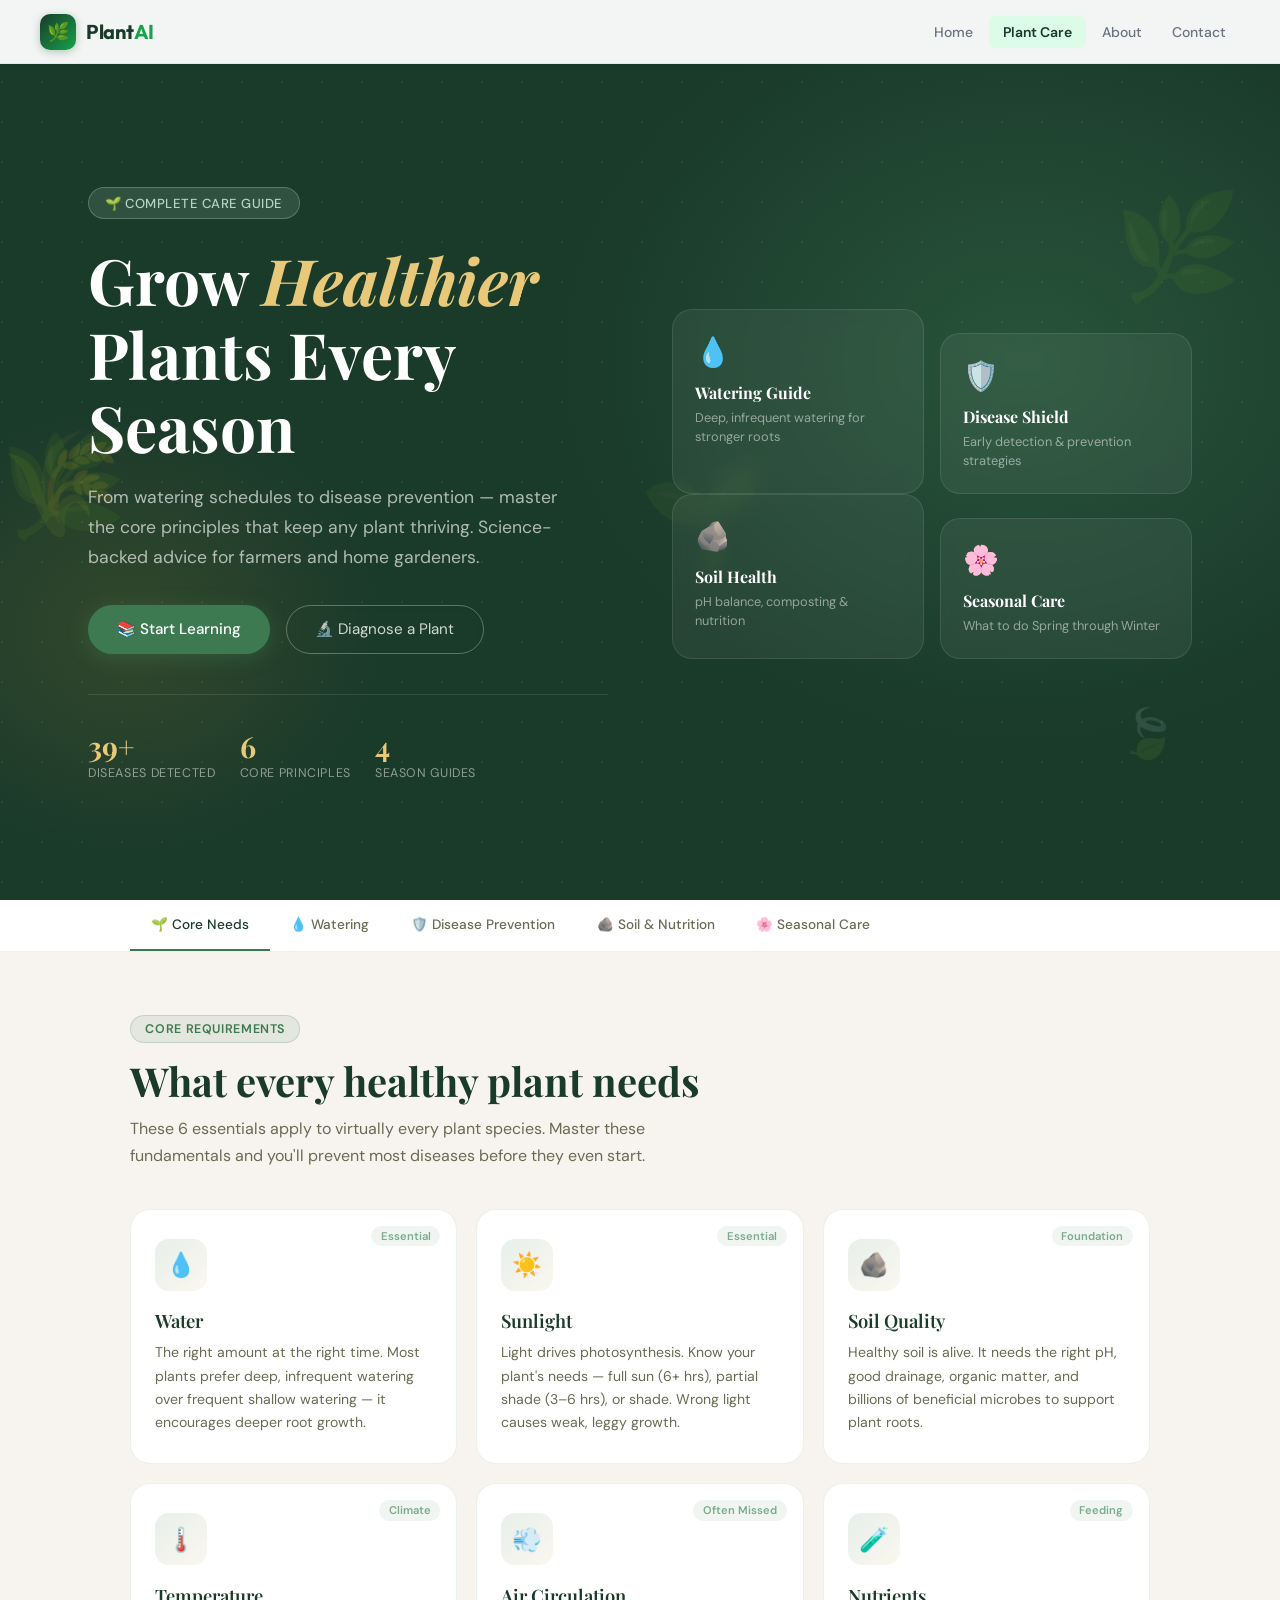
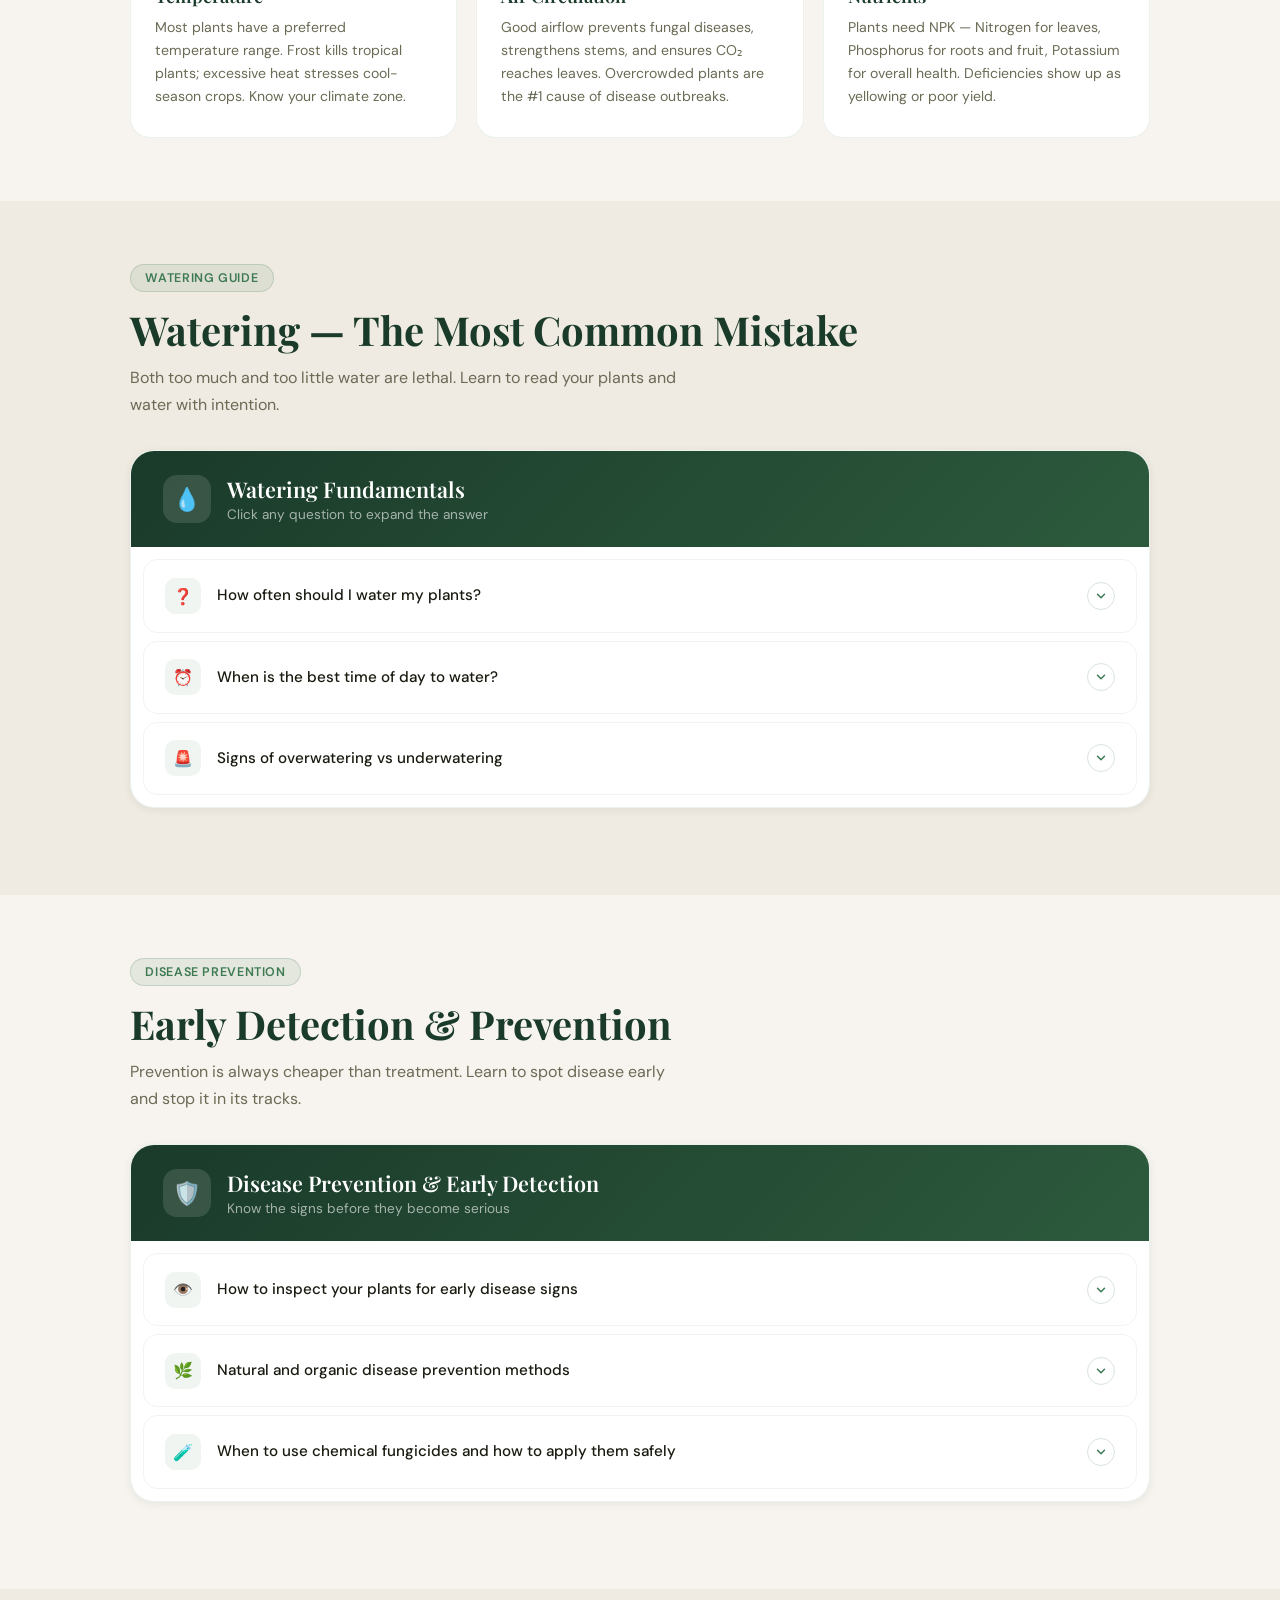
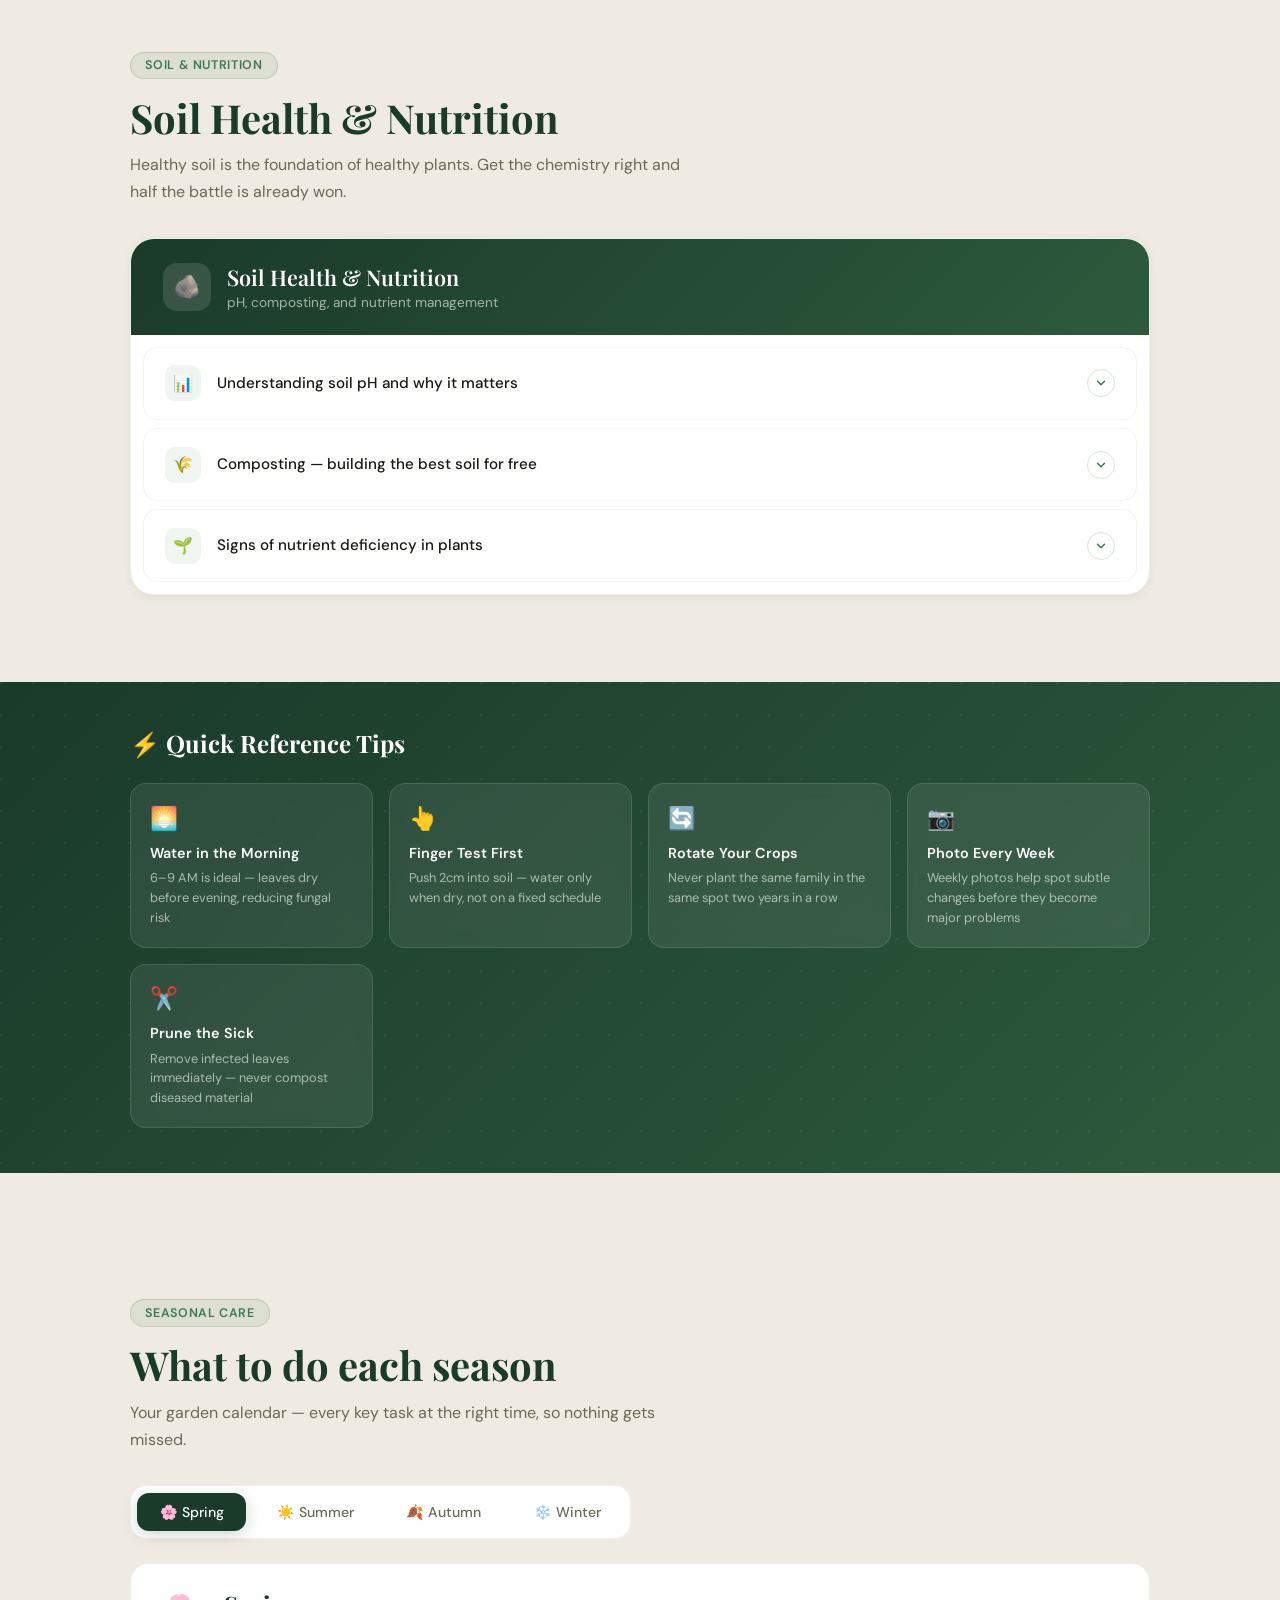
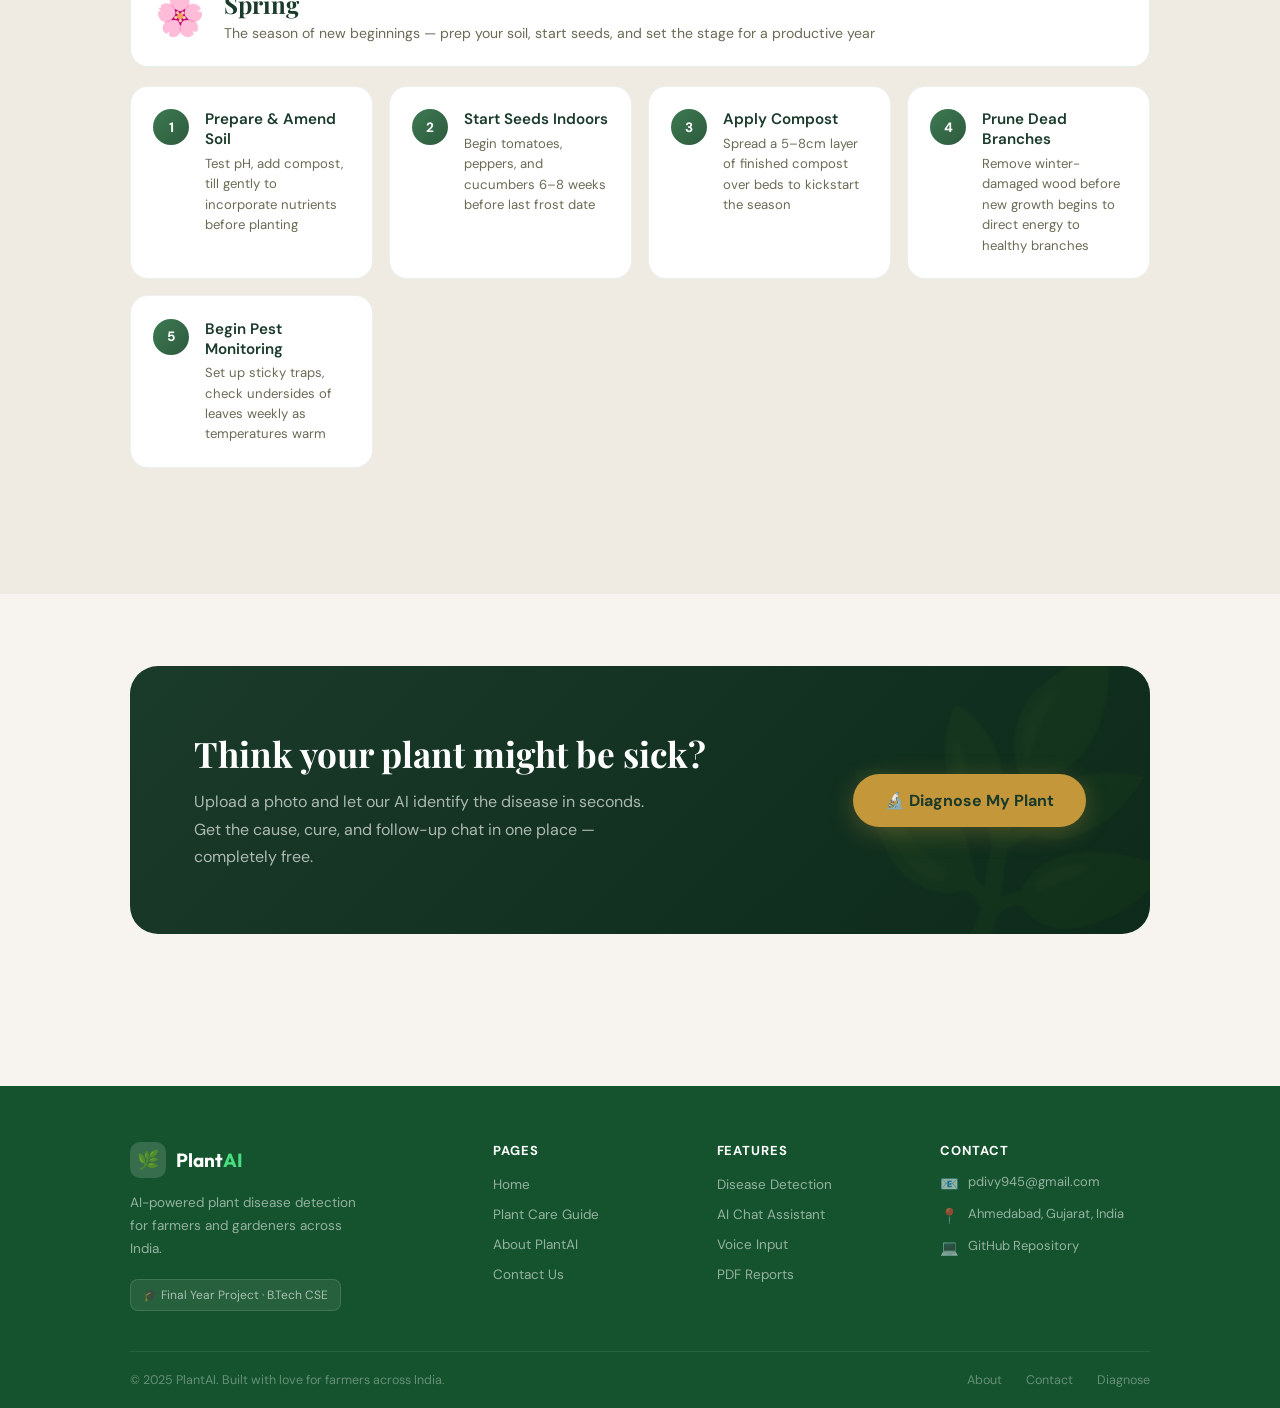
==== commit 7750d45a: "Initial project upload" ====
--- a/frontend/plants.html
+++ b/frontend/plants.html
@@ -1,13 +1,698 @@
 <!DOCTYPE html>
 <html lang="en">
 <head>
-<meta charset="UTF-8"/><meta name="viewport" content="width=device-width,initial-scale=1.0"/>
+<meta charset="UTF-8"/>
+<meta name="viewport" content="width=device-width,initial-scale=1.0"/>
 <title>Plant Care Guide — PlantAI</title>
-<link rel="stylesheet" href="style.css"/>
+<link rel="preconnect" href="https://fonts.googleapis.com"/>
+<link rel="preconnect" href="https://fonts.gstatic.com" crossorigin/>
+<link href="https://fonts.googleapis.com/css2?family=Outfit:wght@300;400;500;600;700;800&family=Playfair+Display:ital,wght@0,500;0,700;1,500&family=DM+Sans:ital,wght@0,300;0,400;0,500;1,300&display=swap" rel="stylesheet"/>
+<style>
+/* ── Reset & Base ─────────────────────────────────── */
+*,*::before,*::after{box-sizing:border-box;margin:0;padding:0}
+html{scroll-behavior:smooth;font-size:16px}
+body{
+  font-family:'DM Sans',sans-serif;
+  background:#f7f4ef;
+  color:#2a2a1e;
+  overflow-x:hidden;
+}
+img{display:block;max-width:100%}
+a{text-decoration:none;color:inherit}
+ul{list-style:none}
+button{border:none;cursor:pointer;background:none;font-family:inherit}
+
+/* ── CSS Variables ───────────────────────────────── */
+:root{
+  --forest:#1a3a2a;
+  --green:#166534;
+  --green-mid:#16A34A;
+  --green-lt:#DCFCE7;
+  --green-pale:#F0FDF4;
+  --moss:#2d5a3d;
+  --fern:#3d7a52;
+  --sage:#7aab8a;
+  --mint:#b5d5c0;
+  --cream:#f7f4ef;
+  --warm:#f0ebe2;
+  --gold:#c4973b;
+  --gold-light:#e8c97a;
+  --text-dark:#1a1a10;
+  --text-mid:#3a3a2a;
+  --text-soft:#6a6a55;
+  --muted:#6B7280;
+  --white:#ffffff;
+  --border:#E5E7EB;
+  --border-green:#BBF7D0;
+  --r:1.2rem;
+  --shadow-sm:0 2px 8px rgba(26,58,42,.08);
+  --shadow-md:0 8px 32px rgba(26,58,42,.12);
+  --shadow-lg:0 20px 60px rgba(26,58,42,.18);
+}
+
+/* ── Progress Bar ────────────────────────────────── */
+#progress-bar{
+  position:fixed;top:0;left:0;height:3px;width:0%;
+  background:linear-gradient(90deg,var(--fern),var(--gold));
+  z-index:9999;transition:width .1s linear;
+}
+
+/* ── Navigation ──────────────────────────────────── */
+nav{
+  position:fixed;top:0;left:0;right:0;width:100%;z-index:200;
+  background:rgba(255,255,255,.95);border-bottom:1px solid var(--border);
+  backdrop-filter:blur(16px);padding:0 2.5rem;height:64px;
+  display:flex;align-items:center;justify-content:space-between;
+  box-shadow:0 1px 8px rgba(0,0,0,.05);transition:background .2s ease,box-shadow .2s ease;
+}
+nav.scrolled{
+  background:rgba(255,255,255,.98);
+  box-shadow:0 4px 24px rgba(17,24,39,.08);
+}
+.nav-logo{display:flex;align-items:center;gap:10px}
+.nav-logo-mark{
+  width:36px;height:36px;border-radius:10px;
+  background:linear-gradient(135deg,var(--forest),var(--green-mid));
+  display:flex;align-items:center;justify-content:center;
+  font-size:18px;box-shadow:0 2px 8px rgba(22,101,52,.3);
+}
+.nav-logo-text{
+  font-family:'Outfit',sans-serif;
+  font-size:20px;font-weight:700;color:var(--forest);letter-spacing:-.3px;
+}
+.nav-logo-text span{color:var(--green-mid)}
+.nav-links{display:flex;gap:2px;align-items:center}
+.nav-links a{
+  color:var(--muted);text-decoration:none;font-size:14px;font-weight:500;
+  padding:7px 14px;border-radius:8px;transition:all .18s;
+}
+.nav-links a:hover{color:var(--forest);background:var(--green-pale)}
+.nav-links a.active{color:var(--forest);background:var(--green-lt);font-weight:600}
+
+.nav-toggle{
+  display:none;position:relative;align-items:center;justify-content:center;
+  width:46px;height:46px;padding:0;border-radius:14px;border:1px solid rgba(187,247,208,.95);
+  background:linear-gradient(180deg,rgba(240,253,244,.98),rgba(220,252,231,.92));
+  color:var(--forest);transition:background .18s ease,border-color .18s ease,box-shadow .18s ease,transform .18s ease;
+  box-shadow:0 8px 22px rgba(20,83,45,.12);
+}
+.nav-toggle:hover{border-color:var(--green-mid);background:var(--green-lt);transform:translateY(-1px)}
+.nav-toggle-icon{position:relative;display:block;width:18px;height:14px}
+.nav-toggle-line{
+  position:absolute;left:0;display:block;width:18px;height:2px;background:currentColor;border-radius:999px;
+  transition:transform .22s ease,opacity .18s ease,top .22s ease;
+}
+nav.nav-open .nav-toggle-line:nth-child(1){top:6px;transform:rotate(45deg)}
+nav.nav-open .nav-toggle-line:nth-child(2){opacity:0}
+nav.nav-open .nav-toggle-line:nth-child(3){top:6px;transform:rotate(-45deg)}
+.nav-toggle-line:nth-child(1){top:0}
+.nav-toggle-line:nth-child(2){top:6px}
+.nav-toggle-line:nth-child(3){top:12px}
+
+/* ── Hero ────────────────────────────────────────── */
+.hero{
+  min-height:100svh;
+  display:flex;align-items:center;
+  background:var(--forest);
+  position:relative;overflow:hidden;
+  padding-top:68px;
+}
+.hero-bg{
+  position:absolute;inset:0;
+  background:
+    radial-gradient(ellipse 60% 70% at 80% 40%,rgba(61,122,82,.4) 0%,transparent 60%),
+    radial-gradient(ellipse 40% 50% at 10% 70%,rgba(196,151,59,.15) 0%,transparent 50%);
+}
+.hero-pattern{
+  position:absolute;inset:0;
+  background-image:
+    radial-gradient(circle at 2px 2px, rgba(181,213,192,.08) 1px, transparent 0);
+  background-size:40px 40px;
+}
+/* Floating leaves */
+.leaf{
+  position:absolute;opacity:.12;font-size:clamp(3rem,8vw,7rem);
+  animation:floatLeaf 12s ease-in-out infinite;pointer-events:none;
+  user-select:none;
+}
+.leaf:nth-child(1){top:12%;left:5%;animation-delay:0s;animation-duration:14s}
+.leaf:nth-child(2){top:65%;left:2%;animation-delay:-4s;animation-duration:16s;font-size:4rem}
+.leaf:nth-child(3){top:20%;right:3%;animation-delay:-2s;animation-duration:13s}
+.leaf:nth-child(4){bottom:15%;right:8%;animation-delay:-6s;animation-duration:15s;font-size:3rem}
+.leaf:nth-child(5){top:50%;left:50%;animation-delay:-8s;animation-duration:18s;opacity:.06}
+@keyframes floatLeaf{
+  0%,100%{transform:translate(0,0) rotate(0deg)}
+  33%{transform:translate(15px,-20px) rotate(5deg)}
+  66%{transform:translate(-10px,10px) rotate(-3deg)}
+}
+
+.hero-inner{
+  position:relative;z-index:1;
+  max-width:1200px;margin:0 auto;
+  padding:clamp(3rem,8vh,6rem) clamp(1.5rem,5vw,3rem);
+  display:grid;grid-template-columns:1fr 1fr;
+  gap:4rem;align-items:center;
+}
+.hero-pill{
+  display:inline-flex;align-items:center;gap:.5rem;
+  background:rgba(181,213,192,.15);
+  border:1px solid rgba(181,213,192,.3);
+  color:var(--mint);
+  padding:.4rem 1rem;border-radius:30px;
+  font-size:.82rem;font-weight:500;letter-spacing:.04em;text-transform:uppercase;
+  margin-bottom:1.5rem;
+}
+.hero h1{
+  font-family:'Playfair Display',serif;
+  font-size:clamp(2.4rem,5vw,4rem);
+  font-weight:700;
+  color:var(--white);
+  line-height:1.15;
+  margin-bottom:1.2rem;
+}
+.hero h1 em{
+  font-style:italic;color:var(--gold-light);
+}
+.hero-desc{
+  font-size:clamp(.95rem,1.8vw,1.1rem);
+  color:rgba(255,255,255,.65);
+  line-height:1.7;
+  margin-bottom:2rem;
+  max-width:480px;
+}
+.hero-actions{display:flex;gap:1rem;flex-wrap:wrap}
+.btn-primary{
+  background:var(--fern);color:var(--white);
+  padding:.85rem 1.8rem;border-radius:50px;
+  font-size:.95rem;font-weight:500;
+  transition:all .25s;display:inline-flex;align-items:center;gap:.5rem;
+  box-shadow:0 4px 20px rgba(61,122,82,.4);
+}
+.btn-primary:hover{background:#4a9463;transform:translateY(-2px);box-shadow:0 8px 28px rgba(61,122,82,.5)}
+.btn-outline{
+  border:1.5px solid rgba(255,255,255,.3);
+  color:rgba(255,255,255,.8);
+  padding:.85rem 1.8rem;border-radius:50px;
+  font-size:.95rem;font-weight:400;
+  transition:all .25s;display:inline-flex;align-items:center;gap:.5rem;
+  backdrop-filter:blur(4px);
+}
+.btn-outline:hover{border-color:rgba(255,255,255,.6);color:var(--white);background:rgba(255,255,255,.08)}
+
+/* Hero stats */
+.hero-stats{
+  display:flex;gap:1.5rem;margin-top:2.5rem;
+  padding-top:2rem;border-top:1px solid rgba(255,255,255,.1);
+}
+.hero-stat .num{
+  font-family:'Playfair Display',serif;
+  font-size:1.8rem;font-weight:700;color:var(--gold-light);
+}
+.hero-stat .label{
+  font-size:.78rem;color:rgba(255,255,255,.5);text-transform:uppercase;letter-spacing:.05em;
+}
+
+/* Hero visual panel */
+.hero-visual{
+  display:grid;grid-template-columns:1fr 1fr;
+  gap:1rem;position:relative;
+}
+.hero-card{
+  background:rgba(255,255,255,.06);
+  border:1px solid rgba(255,255,255,.1);
+  border-radius:20px;
+  padding:1.4rem;
+  backdrop-filter:blur(8px);
+  transition:transform .3s,box-shadow .3s;
+  animation:heroCardIn .8s ease both;
+}
+.hero-card:hover{transform:translateY(-4px);box-shadow:0 12px 40px rgba(0,0,0,.2)}
+.hero-card:nth-child(1){animation-delay:.1s}
+.hero-card:nth-child(2){animation-delay:.2s;margin-top:1.5rem}
+.hero-card:nth-child(3){animation-delay:.3s;margin-top:-1rem}
+.hero-card:nth-child(4){animation-delay:.4s;margin-top:.5rem}
+@keyframes heroCardIn{
+  from{opacity:0;transform:translateY(20px)}
+  to{opacity:1;transform:translateY(0)}
+}
+.hero-card-icon{font-size:1.8rem;margin-bottom:.7rem}
+.hero-card h3{
+  font-family:'Playfair Display',serif;
+  font-size:1rem;color:var(--white);margin-bottom:.3rem;
+}
+.hero-card p{font-size:.8rem;color:rgba(255,255,255,.5);line-height:1.5}
+
+/* ── Layout ──────────────────────────────────────── */
+.wrap,.wrap-wide{max-width:1100px;margin:0 auto;padding:0 clamp(1.2rem,4vw,2.5rem)}
+
+/* ── Quick Nav Tabs ──────────────────────────────── */
+.section-nav{
+  background:var(--white);
+  border-bottom:1px solid rgba(61,122,82,.1);
+  position:sticky;top:64px;z-index:90;
+}
+.section-nav-inner{
+  max-width:1100px;margin:0 auto;
+  padding:0 clamp(1.2rem,4vw,2.5rem);
+  display:flex;gap:0;overflow-x:auto;
+  scrollbar-width:none;
+}
+.section-nav-inner::-webkit-scrollbar{display:none}
+.section-nav-link{
+  padding:1rem 1.3rem;
+  font-size:.85rem;font-weight:500;color:var(--text-soft);
+  white-space:nowrap;
+  border-bottom:2px solid transparent;
+  transition:all .2s;display:flex;align-items:center;gap:.4rem;
+}
+.section-nav-link:hover{color:var(--forest);border-bottom-color:var(--sage)}
+.section-nav-link.snav-active{color:var(--forest);border-bottom-color:var(--fern)}
+
+/* ── Section Base ────────────────────────────────── */
+.section{padding:clamp(3rem,7vh,5rem) 0}
+.section-tag{
+  display:inline-flex;align-items:center;gap:.4rem;
+  background:rgba(61,122,82,.1);
+  color:var(--fern);
+  border:1px solid rgba(61,122,82,.2);
+  padding:.3rem .9rem;border-radius:20px;
+  font-size:.78rem;font-weight:600;letter-spacing:.05em;text-transform:uppercase;
+  margin-bottom:.9rem;
+}
+.section-title{
+  font-family:'Playfair Display',serif;
+  font-size:clamp(1.7rem,3.5vw,2.5rem);
+  font-weight:700;color:var(--forest);
+  line-height:1.2;margin-bottom:.6rem;
+}
+.section-sub{
+  font-size:1rem;color:var(--text-soft);
+  max-width:560px;line-height:1.7;
+}
+
+/* ── Reveal Animations ───────────────────────────── */
+.reveal{opacity:0;transform:translateY(28px);transition:opacity .7s ease,transform .7s ease}
+.reveal.visible{opacity:1;transform:none}
+.stagger .reveal:nth-child(2){transition-delay:.1s}
+.stagger .reveal:nth-child(3){transition-delay:.2s}
+.stagger .reveal:nth-child(4){transition-delay:.3s}
+.stagger .reveal:nth-child(5){transition-delay:.4s}
+.stagger .reveal:nth-child(6){transition-delay:.5s}
+
+/* ── Core Needs Grid ─────────────────────────────── */
+#core .needs-grid{
+  display:grid;
+  grid-template-columns:repeat(3,1fr);
+  gap:1.2rem;margin-top:2.5rem;
+}
+.need-card{
+  background:var(--white);
+  border:1px solid rgba(61,122,82,.1);
+  border-radius:20px;
+  padding:1.8rem 1.5rem;
+  position:relative;overflow:hidden;
+  transition:transform .3s,box-shadow .3s,border-color .3s;
+  opacity:0;transform:translateY(24px);
+  cursor:default;
+}
+.need-card.visible{opacity:1;transform:none}
+.need-card::before{
+  content:'';position:absolute;inset:0;
+  background:linear-gradient(135deg,rgba(61,122,82,.04) 0%,transparent 60%);
+  opacity:0;transition:opacity .3s;
+}
+.need-card:hover{
+  transform:translateY(-6px);
+  box-shadow:var(--shadow-lg);
+  border-color:rgba(61,122,82,.3);
+}
+.need-card:hover::before{opacity:1}
+.need-icon-wrap{
+  width:52px;height:52px;border-radius:14px;
+  background:linear-gradient(135deg,rgba(61,122,82,.12),rgba(196,151,59,.08));
+  display:flex;align-items:center;justify-content:center;
+  font-size:1.5rem;margin-bottom:1.1rem;
+  transition:transform .3s;
+}
+.need-card:hover .need-icon-wrap{transform:scale(1.08) rotate(-3deg)}
+.need-card h3{
+  font-family:'Playfair Display',serif;
+  font-size:1.15rem;font-weight:600;color:var(--forest);
+  margin-bottom:.5rem;
+}
+.need-card p{font-size:.88rem;color:var(--text-soft);line-height:1.65}
+.need-badge{
+  position:absolute;top:1rem;right:1rem;
+  background:rgba(61,122,82,.08);
+  color:var(--sage);font-size:.7rem;font-weight:600;
+  padding:.2rem .6rem;border-radius:10px;
+}
+
+/* ── Accordion Sections ──────────────────────────── */
+.acc-section{
+  background:var(--white);
+  border:1px solid rgba(61,122,82,.1);
+  border-radius:24px;
+  overflow:hidden;
+  margin-bottom:1.5rem;
+  box-shadow:var(--shadow-sm);
+}
+.acc-section-head{
+  background:linear-gradient(135deg,var(--forest),var(--moss));
+  padding:1.5rem 2rem;
+  display:flex;align-items:center;gap:1rem;
+}
+.acc-section-head-icon{
+  width:48px;height:48px;border-radius:14px;
+  background:rgba(255,255,255,.12);
+  display:flex;align-items:center;justify-content:center;
+  font-size:1.4rem;flex-shrink:0;
+}
+.acc-section-head h2{
+  font-family:'Playfair Display',serif;
+  font-size:1.35rem;font-weight:600;color:var(--white);
+}
+.acc-section-head p{font-size:.85rem;color:rgba(255,255,255,.6);margin-top:.2rem}
+
+.accordion{padding:.75rem}
+.accordion-item{
+  border-radius:14px;
+  margin-bottom:.5rem;
+  overflow:hidden;
+  border:1px solid rgba(61,122,82,.08);
+  transition:border-color .25s;
+}
+.accordion-item:last-child{margin-bottom:0}
+.accordion-item.is-open{border-color:rgba(61,122,82,.25)}
+.accordion-trigger{
+  width:100%;text-align:left;
+  padding:1.1rem 1.3rem;
+  display:flex;align-items:center;gap:1rem;
+  background:transparent;
+  transition:background .2s;
+}
+.accordion-trigger:hover{background:rgba(61,122,82,.04)}
+.accordion-item.is-open .accordion-trigger{background:rgba(61,122,82,.06)}
+.acc-emoji{
+  width:36px;height:36px;border-radius:10px;
+  background:rgba(61,122,82,.08);
+  display:flex;align-items:center;justify-content:center;
+  font-size:1rem;flex-shrink:0;
+  transition:background .25s;
+}
+.accordion-item.is-open .acc-emoji{background:rgba(61,122,82,.15)}
+.acc-q{
+  flex:1;font-size:.95rem;font-weight:500;color:var(--text-dark);line-height:1.4;
+}
+.acc-arrow{
+  width:28px;height:28px;border-radius:50%;
+  border:1.5px solid rgba(61,122,82,.2);
+  display:flex;align-items:center;justify-content:center;
+  flex-shrink:0;
+  transition:transform .3s,background .25s,border-color .25s;
+}
+.acc-arrow svg{width:14px;height:14px;color:var(--fern)}
+.accordion-item.is-open .acc-arrow{
+  transform:rotate(180deg);
+  background:var(--fern);border-color:var(--fern);
+}
+.accordion-item.is-open .acc-arrow svg{color:var(--white)}
+.accordion-body{
+  overflow:hidden;max-height:0;
+  transition:max-height .4s cubic-bezier(.4,0,.2,1);
+}
+.accordion-body-inner{
+  padding:0 1.3rem 1.3rem 4rem;
+}
+.accordion-body p{
+  font-size:.9rem;color:var(--text-mid);line-height:1.75;margin-bottom:.9rem;
+}
+.accordion-body ul{display:flex;flex-direction:column;gap:.55rem}
+.accordion-body li{
+  font-size:.88rem;color:var(--text-soft);
+  line-height:1.55;
+  padding:.55rem .8rem .55rem 1rem;
+  background:rgba(61,122,82,.04);
+  border-radius:10px;
+  border-left:3px solid var(--mint);
+  position:relative;
+}
+
+/* ── Seasonal Calendar ───────────────────────────── */
+#seasonal{padding:clamp(3rem,7vh,5rem) 0;background:var(--warm)}
+.season-tabs{
+  display:flex;gap:.5rem;margin:2rem 0 1.5rem;
+  background:var(--white);
+  padding:.4rem;border-radius:16px;
+  border:1px solid rgba(61,122,82,.1);
+  width:fit-content;
+}
+.season-tab{
+  padding:.65rem 1.4rem;border-radius:12px;
+  font-size:.88rem;font-weight:500;color:var(--text-soft);
+  transition:all .25s;display:flex;align-items:center;gap:.5rem;
+  white-space:nowrap;
+}
+.season-tab.active{
+  background:var(--forest);color:var(--white);
+  box-shadow:0 4px 16px rgba(26,58,42,.2);
+}
+.season-tab:hover:not(.active){color:var(--forest);background:rgba(61,122,82,.06)}
+
+.season-panel{display:none}
+.season-panel.active{display:block;animation:panelIn .35s ease}
+@keyframes panelIn{from{opacity:0;transform:translateY(10px)}to{opacity:1;transform:none}}
+
+.season-tasks-grid{
+  display:grid;grid-template-columns:repeat(auto-fit,minmax(240px,1fr));
+  gap:1rem;
+}
+.season-task-card{
+  background:var(--white);
+  border:1px solid rgba(61,122,82,.1);
+  border-radius:18px;padding:1.4rem;
+  display:flex;gap:1rem;align-items:flex-start;
+  transition:transform .25s,box-shadow .25s;
+}
+.season-task-card:hover{transform:translateY(-3px);box-shadow:var(--shadow-md)}
+.season-task-num{
+  width:36px;height:36px;border-radius:50%;
+  background:linear-gradient(135deg,var(--fern),var(--moss));
+  color:var(--white);font-weight:700;font-size:.85rem;
+  display:flex;align-items:center;justify-content:center;flex-shrink:0;
+}
+.season-task-card h4{
+  font-weight:600;color:var(--forest);font-size:.95rem;margin-bottom:.3rem;
+}
+.season-task-card p{font-size:.82rem;color:var(--text-soft);line-height:1.55}
+
+/* Season header */
+.season-header{
+  display:flex;align-items:center;gap:1.2rem;
+  padding:1.5rem;
+  background:var(--white);
+  border-radius:18px;border:1px solid rgba(61,122,82,.12);
+  margin-bottom:1.2rem;
+}
+.season-header-icon{font-size:2.5rem}
+.season-header h3{
+  font-family:'Playfair Display',serif;
+  font-size:1.5rem;color:var(--forest);
+}
+.season-header p{font-size:.88rem;color:var(--text-soft);margin-top:.25rem}
+
+/* ── Tips Strip ──────────────────────────────────── */
+.tips-strip{
+  background:linear-gradient(135deg,var(--forest) 0%,var(--moss) 100%);
+  padding:clamp(2rem,5vh,3.5rem) 0;
+  position:relative;overflow:hidden;
+}
+.tips-strip::before{
+  content:'';position:absolute;inset:0;
+  background-image:radial-gradient(circle at 1px 1px,rgba(255,255,255,.05) 1px,transparent 0);
+  background-size:32px 32px;
+}
+.tips-inner{
+  position:relative;z-index:1;
+  max-width:1100px;margin:0 auto;
+  padding:0 clamp(1.2rem,4vw,2.5rem);
+}
+.tips-inner h2{
+  font-family:'Playfair Display',serif;
+  font-size:1.5rem;color:var(--white);margin-bottom:1.5rem;
+}
+.tips-row{
+  display:grid;grid-template-columns:repeat(auto-fit,minmax(200px,1fr));
+  gap:1rem;
+}
+.tip-card{
+  background:rgba(255,255,255,.08);
+  border:1px solid rgba(255,255,255,.12);
+  border-radius:16px;padding:1.2rem;
+  backdrop-filter:blur(8px);
+  transition:background .25s,transform .25s;
+}
+.tip-card:hover{background:rgba(255,255,255,.13);transform:translateY(-3px)}
+.tip-icon{font-size:1.4rem;margin-bottom:.7rem}
+.tip-card h4{font-size:.9rem;font-weight:600;color:var(--white);margin-bottom:.4rem}
+.tip-card p{font-size:.8rem;color:rgba(255,255,255,.6);line-height:1.55}
+
+/* ── CTA Section ─────────────────────────────────── */
+.cta-section{
+  padding:clamp(3rem,8vh,6rem) 0;
+  background:var(--cream);
+}
+.cta-card{
+  background:linear-gradient(135deg,var(--forest) 0%,#0d2a1a 100%);
+  border-radius:28px;
+  padding:clamp(2.5rem,6vw,4rem);
+  display:flex;align-items:center;justify-content:space-between;
+  gap:2rem;flex-wrap:wrap;
+  position:relative;overflow:hidden;
+}
+.cta-card::before{
+  content:'🌿';
+  position:absolute;right:-20px;bottom:-20px;
+  font-size:clamp(8rem,20vw,16rem);
+  opacity:.06;line-height:1;pointer-events:none;
+  transform:rotate(-15deg);
+}
+.cta-text{position:relative;z-index:1}
+.cta-text h2{
+  font-family:'Playfair Display',serif;
+  font-size:clamp(1.5rem,3vw,2.2rem);color:var(--white);
+  margin-bottom:.7rem;
+}
+.cta-text p{font-size:1rem;color:rgba(255,255,255,.65);max-width:460px;line-height:1.7}
+.cta-action{position:relative;z-index:1}
+.btn-cta{
+  display:inline-flex;align-items:center;gap:.6rem;
+  background:var(--gold);color:var(--forest);
+  padding:1rem 2rem;border-radius:50px;
+  font-size:1rem;font-weight:700;
+  transition:all .25s;white-space:nowrap;
+  box-shadow:0 6px 24px rgba(196,151,59,.3);
+}
+.btn-cta:hover{
+  background:var(--gold-light);transform:translateY(-3px);
+  box-shadow:0 12px 36px rgba(196,151,59,.4);
+}
+
+/* ── Footer ──────────────────────────────────────── */
+.site-footer{
+  background:#14532D;color:rgba(255,255,255,.75);
+  margin-top:5rem;
+}
+.footer-main{
+  padding:3.5rem 0 2.5rem;
+  display:grid;grid-template-columns:1.8fr 1fr 1fr 1.2fr;
+  gap:3rem;
+}
+.footer-logo{display:flex;align-items:center;gap:10px;margin-bottom:14px}
+.footer-logo-mark{
+  width:36px;height:36px;border-radius:10px;background:rgba(255,255,255,.15);
+  display:flex;align-items:center;justify-content:center;font-size:18px;
+}
+.footer-logo-text{font-family:'Outfit',sans-serif;font-size:19px;font-weight:700;color:white}
+.footer-logo-text span{color:#4ADE80}
+.footer-tagline{
+  font-size:13.5px;color:rgba(255,255,255,.55);line-height:1.7;
+  margin-bottom:18px;max-width:240px;
+}
+.footer-badge{
+  display:inline-flex;align-items:center;gap:6px;background:rgba(255,255,255,.08);
+  border:1px solid rgba(255,255,255,.12);border-radius:8px;padding:7px 12px;
+  font-size:12px;color:rgba(255,255,255,.6);
+}
+.footer-col-title{
+  font-size:13px;font-weight:700;color:white;text-transform:uppercase;
+  letter-spacing:.07em;margin-bottom:14px;
+}
+.footer-links{display:flex;flex-direction:column;gap:9px}
+.footer-links a{
+  font-size:13.5px;color:rgba(255,255,255,.55);text-decoration:none;transition:color .18s;
+}
+.footer-links a:hover{color:#4ADE80}
+.footer-contact-item{
+  display:flex;align-items:flex-start;gap:9px;margin-bottom:11px;
+  font-size:13px;color:rgba(255,255,255,.55);
+}
+.footer-contact-icon{font-size:15px;flex-shrink:0;margin-top:1px}
+.footer-contact-item a{color:rgba(255,255,255,.55);text-decoration:none}
+.footer-contact-item a:hover{color:#4ADE80}
+.footer-bottom{
+  border-top:1px solid rgba(255,255,255,.08);
+  padding:1.25rem 0;
+  display:flex;align-items:center;justify-content:space-between;
+  gap:8px;flex-wrap:wrap;font-size:12.5px;color:rgba(255,255,255,.35);
+}
+.footer-bottom-links{display:flex;gap:1.5rem}
+.footer-bottom-links a{color:rgba(255,255,255,.35);transition:color .18s}
+.footer-bottom-links a:hover{color:rgba(255,255,255,.6)}
+
+/* ── Scroll Top ──────────────────────────────────── */
+.scroll-top{
+  position:fixed;bottom:1.5rem;right:1.5rem;
+  width:46px;height:46px;border-radius:50%;
+  background:var(--forest);color:var(--white);
+  display:flex;align-items:center;justify-content:center;
+  box-shadow:0 4px 20px rgba(26,58,42,.3);
+  transform:translateY(80px);opacity:0;
+  transition:transform .3s,opacity .3s;
+  z-index:200;
+}
+.scroll-top.visible{transform:none;opacity:1}
+.scroll-top svg{width:18px;height:18px}
+.scroll-top:hover{background:var(--fern)}
+
+/* ── Responsive ──────────────────────────────────── */
+@media(max-width:900px){
+  .hero-inner{grid-template-columns:1fr;gap:2rem;padding-top:2rem}
+  .hero-visual{display:none}
+  #core .needs-grid{grid-template-columns:repeat(2,1fr)}
+  .footer-main{grid-template-columns:1fr 1fr;gap:2rem}
+}
+@media(max-width:600px){
+  nav{padding:0 1rem;height:64px;min-height:64px;flex-wrap:nowrap;align-items:center}
+  .nav-logo{order:1}
+  .nav-toggle{display:inline-flex !important;margin-left:auto;order:2;flex-shrink:0}
+  .nav-links{
+    display:none;position:fixed;top:74px;left:1rem;right:1rem;z-index:220;
+    flex-direction:column;align-items:stretch;gap:.45rem;padding:.95rem;
+    background:rgba(255,255,255,.98);border:1px solid rgba(187,247,208,.95);
+    border-radius:20px;box-shadow:0 18px 42px rgba(17,24,39,.14);backdrop-filter:blur(18px);
+  }
+  nav.nav-open .nav-links{
+    display:flex;
+  }
+  .nav-links li{width:100%}
+  nav.nav-open .nav-links a{
+    display:block;padding:12px 14px;font-size:15px;border-radius:12px;
+  }
+  nav.nav-open .nav-toggle{
+    background:linear-gradient(180deg,var(--green-lt),rgba(187,247,208,.95));
+    border-color:var(--green-mid);box-shadow:0 12px 28px rgba(20,83,45,.16);
+  }
+  #core .needs-grid{grid-template-columns:1fr}
+  .season-tabs{flex-wrap:wrap;width:100%}
+  .footer-main{grid-template-columns:1fr}
+  .hero-stats{gap:1rem}
+  .cta-card{padding:2rem 1.5rem}
+  .section-nav-link{padding:.75rem .9rem;font-size:.8rem}
+  .footer-bottom{justify-content:center;text-align:center}
+}
+</style>
 </head>
 <body>
-<nav>
-  <a href="index.html" class="nav-logo"><div class="nav-logo-mark">🌿</div><span class="nav-logo-text">Plant<span>AI</span></span></a>
+
+<div id="progress-bar"></div>
+
+<!-- ── Navigation ── -->
+<nav id="navbar">
+  <a href="index.html" class="nav-logo">
+    <div class="nav-logo-mark">🌿</div>
+    <span class="nav-logo-text">Plant<span>AI</span></span>
+  </a>
   <ul class="nav-links">
     <li><a href="index.html">Home</a></li>
     <li><a href="plants.html" class="active">Plant Care</a></li>
@@ -23,334 +708,636 @@
   </button>
 </nav>
 
-<div class="page-hero">
-  <div class="wrap">
-    <span class="page-hero-pill">🌱 Complete Guide</span>
-    <h1>Plant Care Guide</h1>
-    <p>Everything a healthy plant needs — from water and sunlight to soil and seasonal care. Learn the fundamentals that keep any plant thriving.</p>
+<!-- ── Hero ── -->
+<section class="hero">
+  <div class="hero-bg"></div>
+  <div class="hero-pattern"></div>
+  <span class="leaf" aria-hidden="true">🌿</span>
+  <span class="leaf" aria-hidden="true">🍃</span>
+  <span class="leaf" aria-hidden="true">🌱</span>
+  <span class="leaf" aria-hidden="true">🌾</span>
+  <span class="leaf" aria-hidden="true">🌿</span>
+
+  <div class="hero-inner">
+    <div class="hero-text">
+      <div class="hero-pill">🌱 Complete Care Guide</div>
+      <h1>Grow <em>Healthier</em> Plants Every Season</h1>
+      <p class="hero-desc">From watering schedules to disease prevention — master the core principles that keep any plant thriving. Science-backed advice for farmers and home gardeners.</p>
+      <div class="hero-actions">
+        <a href="#core" class="btn-primary">📚 Start Learning</a>
+        <a href="index.html" class="btn-outline">🔬 Diagnose a Plant</a>
+      </div>
+      <div class="hero-stats">
+        <div class="hero-stat">
+          <div class="num">39+</div>
+          <div class="label">Diseases Detected</div>
+        </div>
+        <div class="hero-stat">
+          <div class="num">6</div>
+          <div class="label">Core Principles</div>
+        </div>
+        <div class="hero-stat">
+          <div class="num">4</div>
+          <div class="label">Season Guides</div>
+        </div>
+      </div>
+    </div>
+    <div class="hero-visual" aria-hidden="true">
+      <div class="hero-card">
+        <div class="hero-card-icon">💧</div>
+        <h3>Watering Guide</h3>
+        <p>Deep, infrequent watering for stronger roots</p>
+      </div>
+      <div class="hero-card">
+        <div class="hero-card-icon">🛡️</div>
+        <h3>Disease Shield</h3>
+        <p>Early detection & prevention strategies</p>
+      </div>
+      <div class="hero-card">
+        <div class="hero-card-icon">🪨</div>
+        <h3>Soil Health</h3>
+        <p>pH balance, composting & nutrition</p>
+      </div>
+      <div class="hero-card">
+        <div class="hero-card-icon">🌸</div>
+        <h3>Seasonal Care</h3>
+        <p>What to do Spring through Winter</p>
+      </div>
+    </div>
+  </div>
+</section>
+
+<!-- ── Section Quick Nav ── -->
+<div class="section-nav" id="section-nav">
+  <div class="section-nav-inner">
+    <a href="#core" class="section-nav-link snav-active" data-section="core">🌱 Core Needs</a>
+    <a href="#watering" class="section-nav-link" data-section="watering">💧 Watering</a>
+    <a href="#disease" class="section-nav-link" data-section="disease">🛡️ Disease Prevention</a>
+    <a href="#soil" class="section-nav-link" data-section="soil">🪨 Soil & Nutrition</a>
+    <a href="#seasonal" class="section-nav-link" data-section="seasonal">🌸 Seasonal Care</a>
   </div>
 </div>
 
-<div class="plants-content">
+<!-- ── Section 1: Core Needs ── -->
+<section class="section" id="core">
   <div class="wrap">
-
-    <!-- Intro -->
-    <div class="plants-intro reveal">
-      <h2>The Foundation of Healthy Plants</h2>
-      <p>Every thriving plant — whether a tomato in your garden or an apple tree in an orchard — relies on the same core principles. Master these and you'll prevent most diseases before they even start.</p>
-    </div>
-
-    <!-- Section 1: Core Needs -->
-    <div style="margin-bottom:1rem" class="reveal">
+    <div class="reveal">
       <span class="section-tag">Core Requirements</span>
-      <h2 class="section-title" style="margin-bottom:.5rem">What every healthy plant needs</h2>
-      <p class="section-sub">These 6 essentials apply to virtually every plant species. Get them right and your plants will flourish.</p>
-    </div>
-    <div class="needs-grid">
-      <div class="need-card"><div class="need-icon">💧</div><h3 class="need-title">Water</h3><p class="need-text">The right amount at the right time. Most plants prefer deep, infrequent watering over frequent shallow watering — it encourages deeper root growth.</p></div>
-      <div class="need-card"><div class="need-icon">☀️</div><h3 class="need-title">Sunlight</h3><p class="need-text">Light drives photosynthesis. Know your plant's needs — full sun (6+ hrs), partial shade (3–6 hrs), or shade. Wrong light causes weak, leggy growth.</p></div>
-      <div class="need-card"><div class="need-icon">🪨</div><h3 class="need-title">Soil Quality</h3><p class="need-text">Healthy soil is alive. It needs the right pH, good drainage, organic matter, and billions of beneficial microbes to support plant roots.</p></div>
-      <div class="need-card"><div class="need-icon">🌡️</div><h3 class="need-title">Temperature</h3><p class="need-text">Most plants have a preferred temperature range. Frost kills tropical plants; excessive heat stresses cool-season crops. Know your climate zone.</p></div>
-      <div class="need-card"><div class="need-icon">💨</div><h3 class="need-title">Air Circulation</h3><p class="need-text">Good airflow prevents fungal diseases, strengthens stems, and ensures CO₂ reaches leaves. Overcrowded plants are the #1 cause of disease outbreaks.</p></div>
-      <div class="need-card"><div class="need-icon">🧪</div><h3 class="need-title">Nutrients</h3><p class="need-text">Plants need NPK — Nitrogen for leaves, Phosphorus for roots and fruit, Potassium for overall health. Deficiencies show up as yellowing or poor yield.</p></div>
-    </div>
-
-    <!-- Section 2: Watering Guide (Accordion) -->
-    <div class="accordion-section reveal">
-      <div class="accordion-header-row">
-        <div class="need-icon" style="font-size:28px">💧</div>
-        <h2 class="accordion-section-title">Watering — The Most Common Mistake</h2>
+      <h2 class="section-title">What every healthy plant needs</h2>
+      <p class="section-sub">These 6 essentials apply to virtually every plant species. Master these fundamentals and you'll prevent most diseases before they even start.</p>
+    </div>
+    <div class="needs-grid stagger">
+      <div class="need-card reveal">
+        <div class="need-badge">Essential</div>
+        <div class="need-icon-wrap">💧</div>
+        <h3>Water</h3>
+        <p>The right amount at the right time. Most plants prefer deep, infrequent watering over frequent shallow watering — it encourages deeper root growth.</p>
+      </div>
+      <div class="need-card reveal">
+        <div class="need-badge">Essential</div>
+        <div class="need-icon-wrap">☀️</div>
+        <h3>Sunlight</h3>
+        <p>Light drives photosynthesis. Know your plant's needs — full sun (6+ hrs), partial shade (3–6 hrs), or shade. Wrong light causes weak, leggy growth.</p>
+      </div>
+      <div class="need-card reveal">
+        <div class="need-badge">Foundation</div>
+        <div class="need-icon-wrap">🪨</div>
+        <h3>Soil Quality</h3>
+        <p>Healthy soil is alive. It needs the right pH, good drainage, organic matter, and billions of beneficial microbes to support plant roots.</p>
+      </div>
+      <div class="need-card reveal">
+        <div class="need-badge">Climate</div>
+        <div class="need-icon-wrap">🌡️</div>
+        <h3>Temperature</h3>
+        <p>Most plants have a preferred temperature range. Frost kills tropical plants; excessive heat stresses cool-season crops. Know your climate zone.</p>
+      </div>
+      <div class="need-card reveal">
+        <div class="need-badge">Often Missed</div>
+        <div class="need-icon-wrap">💨</div>
+        <h3>Air Circulation</h3>
+        <p>Good airflow prevents fungal diseases, strengthens stems, and ensures CO₂ reaches leaves. Overcrowded plants are the #1 cause of disease outbreaks.</p>
+      </div>
+      <div class="need-card reveal">
+        <div class="need-badge">Feeding</div>
+        <div class="need-icon-wrap">🧪</div>
+        <h3>Nutrients</h3>
+        <p>Plants need NPK — Nitrogen for leaves, Phosphorus for roots and fruit, Potassium for overall health. Deficiencies show up as yellowing or poor yield.</p>
+      </div>
+    </div>
+  </div>
+</section>
+
+<!-- ── Section 2: Watering ── -->
+<section class="section" id="watering" style="background:var(--warm)">
+  <div class="wrap">
+    <div class="reveal">
+      <span class="section-tag">Watering Guide</span>
+      <h2 class="section-title">Watering — The Most Common Mistake</h2>
+      <p class="section-sub">Both too much and too little water are lethal. Learn to read your plants and water with intention.</p>
+    </div>
+    <div class="acc-section reveal" style="margin-top:2rem">
+      <div class="acc-section-head">
+        <div class="acc-section-head-icon">💧</div>
+        <div>
+          <h2>Watering Fundamentals</h2>
+          <p>Click any question to expand the answer</p>
+        </div>
       </div>
       <div class="accordion">
         <div class="accordion-item">
-          <button class="accordion-trigger" onclick="toggleAccordion(this)">
-            <div class="accordion-trigger-left"><span class="accordion-emoji">❓</span><span class="accordion-q">How often should I water my plants?</span></div>
-            <span class="accordion-chevron">▼</span>
+          <button class="accordion-trigger">
+            <div class="acc-emoji">❓</div>
+            <span class="acc-q">How often should I water my plants?</span>
+            <div class="acc-arrow"><svg viewBox="0 0 24 24" fill="none" stroke="currentColor" stroke-width="2.5" stroke-linecap="round"><path d="m6 9 6 6 6-6"/></svg></div>
           </button>
           <div class="accordion-body">
-            <p>There is no single answer — it depends on the plant, pot size, soil type, humidity, and season. The best method is the "finger test": push your finger 2cm into the soil. If it's dry, water deeply. If it's still moist, wait.</p>
-            <p>General guidelines by plant type:</p>
-            <ul>
-              <li>🍅 Vegetables (tomato, pepper): Every 2–3 days in summer, deeply</li>
-              <li>🌳 Fruit trees: Every 7–10 days when established</li>
-              <li>🌵 Succulents / cacti: Every 2–3 weeks, let soil dry completely</li>
-              <li>🌿 Herbs: When the top 1cm of soil is dry, usually every 1–2 days</li>
-            </ul>
+            <div class="accordion-body-inner">
+              <p>There is no single answer — it depends on the plant, pot size, soil type, humidity, and season. The best method is the "finger test": push your finger 2cm into the soil. If it's dry, water deeply. If it's still moist, wait.</p>
+              <ul>
+                <li>🍅 <strong>Vegetables</strong> (tomato, pepper): Every 2–3 days in summer, deeply</li>
+                <li>🌳 <strong>Fruit trees:</strong> Every 7–10 days when established</li>
+                <li>🌵 <strong>Succulents / cacti:</strong> Every 2–3 weeks, let soil dry completely</li>
+                <li>🌿 <strong>Herbs:</strong> When the top 1cm of soil is dry, usually every 1–2 days</li>
+              </ul>
+            </div>
           </div>
         </div>
         <div class="accordion-item">
-          <button class="accordion-trigger" onclick="toggleAccordion(this)">
-            <div class="accordion-trigger-left"><span class="accordion-emoji">⏰</span><span class="accordion-q">When is the best time of day to water?</span></div>
-            <span class="accordion-chevron">▼</span>
+          <button class="accordion-trigger">
+            <div class="acc-emoji">⏰</div>
+            <span class="acc-q">When is the best time of day to water?</span>
+            <div class="acc-arrow"><svg viewBox="0 0 24 24" fill="none" stroke="currentColor" stroke-width="2.5" stroke-linecap="round"><path d="m6 9 6 6 6-6"/></svg></div>
           </button>
           <div class="accordion-body">
-            <p>Early morning (6–9 AM) is ideal. The water reaches roots before the heat of the day causes evaporation, and leaves dry out before evening — reducing fungal disease risk.</p>
-            <p>Avoid evening watering — wet leaves overnight create perfect conditions for fungal infections like powdery mildew and early blight.</p>
-            <ul>
-              <li>✅ Best: Early morning before 9 AM</li>
-              <li>⚠️ Acceptable: Late evening if morning isn't possible</li>
-              <li>❌ Avoid: Midday watering (high evaporation, leaf scorch risk)</li>
-              <li>❌ Avoid: Overhead watering on foliage — water at the base</li>
-            </ul>
+            <div class="accordion-body-inner">
+              <p>Early morning (6–9 AM) is ideal. The water reaches roots before the heat of the day causes evaporation, and leaves dry out before evening — reducing fungal disease risk.</p>
+              <ul>
+                <li>✅ <strong>Best:</strong> Early morning before 9 AM</li>
+                <li>⚠️ <strong>Acceptable:</strong> Late evening if morning isn't possible</li>
+                <li>❌ <strong>Avoid:</strong> Midday watering — high evaporation, leaf scorch risk</li>
+                <li>❌ <strong>Avoid:</strong> Overhead watering on foliage — always water at the base</li>
+              </ul>
+            </div>
           </div>
         </div>
         <div class="accordion-item">
-          <button class="accordion-trigger" onclick="toggleAccordion(this)">
-            <div class="accordion-trigger-left"><span class="accordion-emoji">🚨</span><span class="accordion-q">Signs of overwatering vs underwatering</span></div>
-            <span class="accordion-chevron">▼</span>
+          <button class="accordion-trigger">
+            <div class="acc-emoji">🚨</div>
+            <span class="acc-q">Signs of overwatering vs underwatering</span>
+            <div class="acc-arrow"><svg viewBox="0 0 24 24" fill="none" stroke="currentColor" stroke-width="2.5" stroke-linecap="round"><path d="m6 9 6 6 6-6"/></svg></div>
           </button>
           <div class="accordion-body">
-            <p>Both overwatering and underwatering cause wilting — but for different reasons. Here's how to tell them apart:</p>
-            <ul>
-              <li>💧 Overwatering: Yellow leaves, mushy stems, root rot smell, soggy soil, mold on soil surface</li>
-              <li>☀️ Underwatering: Dry crispy leaf edges, soil pulling away from pot edges, leaves feel thin and papery</li>
-              <li>🔍 Test: Stick finger 2cm into soil — wet = overwatered, bone dry = underwatered</li>
-              <li>💡 Tip: Most house plants die from overwatering, not underwatering</li>
-            </ul>
+            <div class="accordion-body-inner">
+              <p>Both overwatering and underwatering cause wilting — but for different reasons. Here's how to tell them apart:</p>
+              <ul>
+                <li>💧 <strong>Overwatering:</strong> Yellow leaves, mushy stems, root rot smell, soggy soil, mold on soil surface</li>
+                <li>☀️ <strong>Underwatering:</strong> Dry crispy leaf edges, soil pulling away from pot edges, leaves feel thin and papery</li>
+                <li>🔍 <strong>Test:</strong> Stick finger 2cm into soil — wet = overwatered, bone dry = underwatered</li>
+                <li>💡 <strong>Tip:</strong> Most house plants die from overwatering, not underwatering</li>
+              </ul>
+            </div>
           </div>
         </div>
       </div>
     </div>
-
-    <!-- Section 3: Disease Prevention (Accordion) -->
-    <div class="accordion-section reveal">
-      <div class="accordion-header-row">
-        <div class="need-icon" style="font-size:28px">🛡️</div>
-        <h2 class="accordion-section-title">Disease Prevention & Early Detection</h2>
+  </div>
+</section>
+
+<!-- ── Section 3: Disease Prevention ── -->
+<section class="section" id="disease">
+  <div class="wrap">
+    <div class="reveal">
+      <span class="section-tag">Disease Prevention</span>
+      <h2 class="section-title">Early Detection & Prevention</h2>
+      <p class="section-sub">Prevention is always cheaper than treatment. Learn to spot disease early and stop it in its tracks.</p>
+    </div>
+    <div class="acc-section reveal" style="margin-top:2rem">
+      <div class="acc-section-head">
+        <div class="acc-section-head-icon">🛡️</div>
+        <div>
+          <h2>Disease Prevention & Early Detection</h2>
+          <p>Know the signs before they become serious</p>
+        </div>
       </div>
       <div class="accordion">
         <div class="accordion-item">
-          <button class="accordion-trigger" onclick="toggleAccordion(this)">
-            <div class="accordion-trigger-left"><span class="accordion-emoji">👁️</span><span class="accordion-q">How to inspect your plants for early disease signs</span></div>
-            <span class="accordion-chevron">▼</span>
+          <button class="accordion-trigger">
+            <div class="acc-emoji">👁️</div>
+            <span class="acc-q">How to inspect your plants for early disease signs</span>
+            <div class="acc-arrow"><svg viewBox="0 0 24 24" fill="none" stroke="currentColor" stroke-width="2.5" stroke-linecap="round"><path d="m6 9 6 6 6-6"/></svg></div>
           </button>
           <div class="accordion-body">
-            <p>Early detection is the most powerful tool against plant disease. Check your plants at least twice a week, especially during warm and humid weather.</p>
-            <ul>
-              <li>🔍 Flip leaves over — most pests and fungal spores start on the underside</li>
-              <li>🟡 Yellow spots or rings on leaves often indicate fungal or viral infection</li>
-              <li>⬛ Dark lesions or water-soaked spots suggest bacterial disease</li>
-              <li>🕸️ Fine webbing on leaves = spider mite infestation</li>
-              <li>⬜ White powdery coating = powdery mildew fungus</li>
-              <li>📷 Take a photo and use PlantAI to identify it instantly</li>
-            </ul>
+            <div class="accordion-body-inner">
+              <p>Early detection is the most powerful tool against plant disease. Check your plants at least twice a week, especially during warm and humid weather.</p>
+              <ul>
+                <li>🔍 Flip leaves over — most pests and fungal spores start on the underside</li>
+                <li>🟡 Yellow spots or rings on leaves often indicate fungal or viral infection</li>
+                <li>⬛ Dark lesions or water-soaked spots suggest bacterial disease</li>
+                <li>🕸️ Fine webbing on leaves = spider mite infestation</li>
+                <li>⬜ White powdery coating = powdery mildew fungus</li>
+                <li>📷 Take a photo and use PlantAI to identify it instantly</li>
+              </ul>
+            </div>
           </div>
         </div>
         <div class="accordion-item">
-          <button class="accordion-trigger" onclick="toggleAccordion(this)">
-            <div class="accordion-trigger-left"><span class="accordion-emoji">🌿</span><span class="accordion-q">Natural and organic disease prevention methods</span></div>
-            <span class="accordion-chevron">▼</span>
+          <button class="accordion-trigger">
+            <div class="acc-emoji">🌿</div>
+            <span class="acc-q">Natural and organic disease prevention methods</span>
+            <div class="acc-arrow"><svg viewBox="0 0 24 24" fill="none" stroke="currentColor" stroke-width="2.5" stroke-linecap="round"><path d="m6 9 6 6 6-6"/></svg></div>
           </button>
           <div class="accordion-body">
-            <p>Chemical fungicides work, but preventing disease naturally is better for your soil, beneficial insects, and the environment.</p>
-            <ul>
-              <li>🧄 Neem oil spray — broad-spectrum antifungal and insecticide, apply every 7–14 days</li>
-              <li>🥛 Baking soda solution (1 tsp/liter water) — effective against powdery mildew</li>
-              <li>🫙 Compost tea spray — introduces beneficial microbes that outcompete pathogens</li>
-              <li>🌻 Companion planting — basil near tomatoes reduces aphids and repels certain fungi</li>
-              <li>✂️ Prune infected leaves immediately and dispose — never compost diseased material</li>
-              <li>🔄 Crop rotation — never plant the same family in the same spot 2 years in a row</li>
-            </ul>
+            <div class="accordion-body-inner">
+              <p>Chemical fungicides work, but preventing disease naturally is better for your soil, beneficial insects, and the environment.</p>
+              <ul>
+                <li>🧄 Neem oil spray — broad-spectrum antifungal and insecticide, apply every 7–14 days</li>
+                <li>🥛 Baking soda solution (1 tsp/liter water) — effective against powdery mildew</li>
+                <li>🫙 Compost tea spray — introduces beneficial microbes that outcompete pathogens</li>
+                <li>🌻 Companion planting — basil near tomatoes reduces aphids and repels certain fungi</li>
+                <li>✂️ Prune infected leaves immediately and dispose — never compost diseased material</li>
+                <li>🔄 Crop rotation — never plant the same family in the same spot 2 years in a row</li>
+              </ul>
+            </div>
           </div>
         </div>
         <div class="accordion-item">
-          <button class="accordion-trigger" onclick="toggleAccordion(this)">
-            <div class="accordion-trigger-left"><span class="accordion-emoji">🧪</span><span class="accordion-q">When to use chemical fungicides and how to apply them safely</span></div>
-            <span class="accordion-chevron">▼</span>
+          <button class="accordion-trigger">
+            <div class="acc-emoji">🧪</div>
+            <span class="acc-q">When to use chemical fungicides and how to apply them safely</span>
+            <div class="acc-arrow"><svg viewBox="0 0 24 24" fill="none" stroke="currentColor" stroke-width="2.5" stroke-linecap="round"><path d="m6 9 6 6 6-6"/></svg></div>
           </button>
           <div class="accordion-body">
-            <p>Chemical fungicides should be a last resort — when natural methods haven't worked and the disease is spreading fast. Always read the label.</p>
-            <ul>
-              <li>⏱️ Apply early in the disease cycle — fungicides prevent spread, not cure existing damage</li>
-              <li>🧴 Copper-based fungicides are effective for both fungal and bacterial diseases</li>
-              <li>🌅 Apply in the evening or morning — never in midday heat or strong sun</li>
-              <li>🧤 Always wear gloves and avoid inhaling spray mist</li>
-              <li>🐝 Avoid spraying on open flowers — protects pollinators</li>
-              <li>📅 Rotate between different fungicide types to prevent resistance</li>
-            </ul>
+            <div class="accordion-body-inner">
+              <p>Chemical fungicides should be a last resort — when natural methods haven't worked and the disease is spreading fast. Always read the label.</p>
+              <ul>
+                <li>⏱️ Apply early in the disease cycle — fungicides prevent spread, not cure existing damage</li>
+                <li>🧴 Copper-based fungicides are effective for both fungal and bacterial diseases</li>
+                <li>🌅 Apply in the evening or morning — never in midday heat or strong sun</li>
+                <li>🧤 Always wear gloves and avoid inhaling spray mist</li>
+                <li>🐝 Avoid spraying on open flowers — protects pollinators</li>
+                <li>📅 Rotate between different fungicide types to prevent resistance</li>
+              </ul>
+            </div>
           </div>
         </div>
       </div>
     </div>
-
-    <!-- Section 4: Soil & Nutrition (Accordion) -->
-    <div class="accordion-section reveal">
-      <div class="accordion-header-row">
-        <div class="need-icon" style="font-size:28px">🪨</div>
-        <h2 class="accordion-section-title">Soil Health & Nutrition</h2>
+  </div>
+</section>
+
+<!-- ── Section 4: Soil & Nutrition ── -->
+<section class="section" id="soil" style="background:var(--warm)">
+  <div class="wrap">
+    <div class="reveal">
+      <span class="section-tag">Soil & Nutrition</span>
+      <h2 class="section-title">Soil Health & Nutrition</h2>
+      <p class="section-sub">Healthy soil is the foundation of healthy plants. Get the chemistry right and half the battle is already won.</p>
+    </div>
+    <div class="acc-section reveal" style="margin-top:2rem">
+      <div class="acc-section-head">
+        <div class="acc-section-head-icon">🪨</div>
+        <div>
+          <h2>Soil Health & Nutrition</h2>
+          <p>pH, composting, and nutrient management</p>
+        </div>
       </div>
       <div class="accordion">
         <div class="accordion-item">
-          <button class="accordion-trigger" onclick="toggleAccordion(this)">
-            <div class="accordion-trigger-left"><span class="accordion-emoji">📊</span><span class="accordion-q">Understanding soil pH and why it matters</span></div>
-            <span class="accordion-chevron">▼</span>
+          <button class="accordion-trigger">
+            <div class="acc-emoji">📊</div>
+            <span class="acc-q">Understanding soil pH and why it matters</span>
+            <div class="acc-arrow"><svg viewBox="0 0 24 24" fill="none" stroke="currentColor" stroke-width="2.5" stroke-linecap="round"><path d="m6 9 6 6 6-6"/></svg></div>
           </button>
           <div class="accordion-body">
-            <p>Soil pH (0–14 scale) determines how well plants absorb nutrients. Even if your soil has plenty of nutrients, wrong pH "locks" them out and causes deficiency symptoms.</p>
-            <ul>
-              <li>🍅 Tomato, pepper, corn: pH 6.0–6.8 (slightly acidic)</li>
-              <li>🫐 Blueberries: pH 4.5–5.5 (very acidic)</li>
-              <li>🌹 Most vegetables: pH 6.0–7.0</li>
-              <li>🧪 Test your soil with a cheap pH meter or test kit</li>
-              <li>⬆️ Raise pH (too acidic): add garden lime</li>
-              <li>⬇️ Lower pH (too alkaline): add sulfur or peat moss</li>
-            </ul>
+            <div class="accordion-body-inner">
+              <p>Soil pH (0–14 scale) determines how well plants absorb nutrients. Even if your soil has plenty of nutrients, wrong pH "locks" them out and causes deficiency symptoms.</p>
+              <ul>
+                <li>🍅 Tomato, pepper, corn: pH 6.0–6.8 (slightly acidic)</li>
+                <li>🫐 Blueberries: pH 4.5–5.5 (very acidic)</li>
+                <li>🌹 Most vegetables: pH 6.0–7.0</li>
+                <li>🧪 Test your soil with a cheap pH meter or test kit</li>
+                <li>⬆️ Raise pH (too acidic): add garden lime</li>
+                <li>⬇️ Lower pH (too alkaline): add sulfur or peat moss</li>
+              </ul>
+            </div>
           </div>
         </div>
         <div class="accordion-item">
-          <button class="accordion-trigger" onclick="toggleAccordion(this)">
-            <div class="accordion-trigger-left"><span class="accordion-emoji">🌾</span><span class="accordion-q">Composting — building the best soil for free</span></div>
-            <span class="accordion-chevron">▼</span>
+          <button class="accordion-trigger">
+            <div class="acc-emoji">🌾</div>
+            <span class="acc-q">Composting — building the best soil for free</span>
+            <div class="acc-arrow"><svg viewBox="0 0 24 24" fill="none" stroke="currentColor" stroke-width="2.5" stroke-linecap="round"><path d="m6 9 6 6 6-6"/></svg></div>
           </button>
           <div class="accordion-body">
-            <p>Compost is the single best thing you can add to your garden soil. It improves drainage in clay soils, water retention in sandy soils, and feeds billions of beneficial organisms.</p>
-            <ul>
-              <li>♻️ What to compost: vegetable scraps, eggshells, coffee grounds, dry leaves, grass clippings</li>
-              <li>🚫 Never compost: diseased plants, meat, dairy, pet waste, oily foods</li>
-              <li>💧 Keep compost moist but not soggy — like a wrung-out sponge</li>
-              <li>🔄 Turn it every 2 weeks to speed up decomposition</li>
-              <li>✅ Ready when it's dark, crumbly, and smells earthy — takes 2–6 months</li>
-              <li>📏 Apply 5–8cm layer around plants each growing season</li>
-            </ul>
+            <div class="accordion-body-inner">
+              <p>Compost is the single best thing you can add to your garden soil. It improves drainage in clay soils, water retention in sandy soils, and feeds billions of beneficial organisms.</p>
+              <ul>
+                <li>♻️ What to compost: vegetable scraps, eggshells, coffee grounds, dry leaves, grass clippings</li>
+                <li>🚫 Never compost: diseased plants, meat, dairy, pet waste, oily foods</li>
+                <li>💧 Keep compost moist but not soggy — like a wrung-out sponge</li>
+                <li>🔄 Turn it every 2 weeks to speed up decomposition</li>
+                <li>✅ Ready when it's dark, crumbly, and smells earthy — takes 2–6 months</li>
+                <li>📏 Apply 5–8cm layer around plants each growing season</li>
+              </ul>
+            </div>
           </div>
         </div>
         <div class="accordion-item">
-          <button class="accordion-trigger" onclick="toggleAccordion(this)">
-            <div class="accordion-trigger-left"><span class="accordion-emoji">🌱</span><span class="accordion-q">Signs of nutrient deficiency in plants</span></div>
-            <span class="accordion-chevron">▼</span>
+          <button class="accordion-trigger">
+            <div class="acc-emoji">🌱</div>
+            <span class="acc-q">Signs of nutrient deficiency in plants</span>
+            <div class="acc-arrow"><svg viewBox="0 0 24 24" fill="none" stroke="currentColor" stroke-width="2.5" stroke-linecap="round"><path d="m6 9 6 6 6-6"/></svg></div>
           </button>
           <div class="accordion-body">
-            <p>Plants show clear symptoms when they're missing key nutrients. Learn to read these signs before they become serious.</p>
-            <ul>
-              <li>🟡 Yellow older leaves, slow growth = Nitrogen deficiency (add compost or balanced fertilizer)</li>
-              <li>🟣 Purple undersides of leaves = Phosphorus deficiency (add bone meal)</li>
-              <li>🟤 Brown leaf edges, weak stems = Potassium deficiency (add wood ash or potash)</li>
-              <li>🟡 Yellow between green veins on young leaves = Iron deficiency (add chelated iron)</li>
-              <li>⬜ Pale new growth = Magnesium deficiency (add Epsom salt spray)</li>
-              <li>🔍 Always test soil before adding nutrients to avoid over-fertilizing</li>
-            </ul>
+            <div class="accordion-body-inner">
+              <p>Plants show clear symptoms when they're missing key nutrients. Learn to read these signs before they become serious.</p>
+              <ul>
+                <li>🟡 Yellow older leaves, slow growth = Nitrogen deficiency (add compost or balanced fertilizer)</li>
+                <li>🟣 Purple undersides of leaves = Phosphorus deficiency (add bone meal)</li>
+                <li>🟤 Brown leaf edges, weak stems = Potassium deficiency (add wood ash or potash)</li>
+                <li>🟡 Yellow between green veins on young leaves = Iron deficiency (add chelated iron)</li>
+                <li>⬜ Pale new growth = Magnesium deficiency (add Epsom salt spray)</li>
+                <li>🔍 Always test soil before adding nutrients to avoid over-fertilizing</li>
+              </ul>
+            </div>
           </div>
         </div>
       </div>
     </div>
-
-    <!-- Section 5: Seasonal Calendar -->
-    <div class="reveal" style="margin-bottom:4rem">
-      <span class="section-tag">Seasonal Care</span>
-      <h2 class="section-title" style="margin-bottom:1.5rem">What to do each season</h2>
-      <div class="season-grid">
-        <div class="season-card">
-          <div class="season-icon">🌸</div>
-          <div class="season-name">Spring</div>
-          <ul class="season-tasks">
-            <li>Prepare and amend soil</li>
-            <li>Start seeds indoors</li>
-            <li>Apply compost</li>
-            <li>Prune dead branches</li>
-            <li>Begin pest monitoring</li>
-          </ul>
-        </div>
-        <div class="season-card">
-          <div class="season-icon">☀️</div>
-          <div class="season-name">Summer</div>
-          <ul class="season-tasks">
-            <li>Water deeply & regularly</li>
-            <li>Mulch to retain moisture</li>
-            <li>Monitor for disease</li>
-            <li>Fertilize actively</li>
-            <li>Harvest frequently</li>
-          </ul>
-        </div>
-        <div class="season-card">
-          <div class="season-icon">🍂</div>
-          <div class="season-name">Autumn</div>
-          <ul class="season-tasks">
-            <li>Clear diseased plant debris</li>
-            <li>Plant cover crops</li>
-            <li>Add compost to beds</li>
-            <li>Collect and store seeds</li>
-            <li>Protect perennials</li>
-          </ul>
-        </div>
-        <div class="season-card">
-          <div class="season-icon">❄️</div>
-          <div class="season-name">Winter</div>
-          <ul class="season-tasks">
-            <li>Plan next year's layout</li>
-            <li>Maintain tools</li>
-            <li>Start compost pile</li>
-            <li>Prune dormant trees</li>
-            <li>Order seeds early</li>
-          </ul>
-        </div>
-      </div>
-    </div>
-
-    <!-- CTA -->
-    <div class="cta-strip reveal">
-      <h2>Think your plant might be sick?</h2>
-      <p>Upload a photo and let our AI diagnose it in seconds — free, fast, and accurate.</p>
-      <a href="index.html" class="btn-cta-white">🔬 Diagnose My Plant</a>
-    </div>
-
+  </div>
+</section>
+
+<!-- ── Quick Tips Strip ── -->
+<div class="tips-strip">
+  <div class="tips-inner">
+    <h2>⚡ Quick Reference Tips</h2>
+    <div class="tips-row">
+      <div class="tip-card">
+        <div class="tip-icon">🌅</div>
+        <h4>Water in the Morning</h4>
+        <p>6–9 AM is ideal — leaves dry before evening, reducing fungal risk</p>
+      </div>
+      <div class="tip-card">
+        <div class="tip-icon">👆</div>
+        <h4>Finger Test First</h4>
+        <p>Push 2cm into soil — water only when dry, not on a fixed schedule</p>
+      </div>
+      <div class="tip-card">
+        <div class="tip-icon">🔄</div>
+        <h4>Rotate Your Crops</h4>
+        <p>Never plant the same family in the same spot two years in a row</p>
+      </div>
+      <div class="tip-card">
+        <div class="tip-icon">📷</div>
+        <h4>Photo Every Week</h4>
+        <p>Weekly photos help spot subtle changes before they become major problems</p>
+      </div>
+      <div class="tip-card">
+        <div class="tip-icon">✂️</div>
+        <h4>Prune the Sick</h4>
+        <p>Remove infected leaves immediately — never compost diseased material</p>
+      </div>
+    </div>
   </div>
 </div>
 
-<!-- Footer -->
+<!-- ── Section 5: Seasonal ── -->
+<section id="seasonal">
+  <div class="wrap" style="padding-top:clamp(3rem,7vh,5rem);padding-bottom:clamp(3rem,7vh,5rem)">
+    <div class="reveal">
+      <span class="section-tag">Seasonal Care</span>
+      <h2 class="section-title">What to do each season</h2>
+      <p class="section-sub">Your garden calendar — every key task at the right time, so nothing gets missed.</p>
+    </div>
+    <div class="season-tabs" role="tablist">
+      <button class="season-tab active" role="tab" data-season="spring">🌸 Spring</button>
+      <button class="season-tab" role="tab" data-season="summer">☀️ Summer</button>
+      <button class="season-tab" role="tab" data-season="autumn">🍂 Autumn</button>
+      <button class="season-tab" role="tab" data-season="winter">❄️ Winter</button>
+    </div>
+
+    <!-- Spring -->
+    <div class="season-panel active" id="panel-spring">
+      <div class="season-header">
+        <div class="season-header-icon">🌸</div>
+        <div>
+          <h3>Spring</h3>
+          <p>The season of new beginnings — prep your soil, start seeds, and set the stage for a productive year</p>
+        </div>
+      </div>
+      <div class="season-tasks-grid">
+        <div class="season-task-card"><div class="season-task-num">1</div><div><h4>Prepare & Amend Soil</h4><p>Test pH, add compost, till gently to incorporate nutrients before planting</p></div></div>
+        <div class="season-task-card"><div class="season-task-num">2</div><div><h4>Start Seeds Indoors</h4><p>Begin tomatoes, peppers, and cucumbers 6–8 weeks before last frost date</p></div></div>
+        <div class="season-task-card"><div class="season-task-num">3</div><div><h4>Apply Compost</h4><p>Spread a 5–8cm layer of finished compost over beds to kickstart the season</p></div></div>
+        <div class="season-task-card"><div class="season-task-num">4</div><div><h4>Prune Dead Branches</h4><p>Remove winter-damaged wood before new growth begins to direct energy to healthy branches</p></div></div>
+        <div class="season-task-card"><div class="season-task-num">5</div><div><h4>Begin Pest Monitoring</h4><p>Set up sticky traps, check undersides of leaves weekly as temperatures warm</p></div></div>
+      </div>
+    </div>
+
+    <!-- Summer -->
+    <div class="season-panel" id="panel-summer">
+      <div class="season-header">
+        <div class="season-header-icon">☀️</div>
+        <div>
+          <h3>Summer</h3>
+          <p>Peak growing season — keep up with water, monitor closely, and harvest regularly to encourage more production</p>
+        </div>
+      </div>
+      <div class="season-tasks-grid">
+        <div class="season-task-card"><div class="season-task-num">1</div><div><h4>Water Deeply & Regularly</h4><p>In heat, most vegetables need deep watering every 2–3 days. Use the finger test always</p></div></div>
+        <div class="season-task-card"><div class="season-task-num">2</div><div><h4>Mulch to Retain Moisture</h4><p>A 5–8cm layer of straw or wood chips reduces water loss by up to 50%</p></div></div>
+        <div class="season-task-card"><div class="season-task-num">3</div><div><h4>Monitor for Disease</h4><p>Warm, humid summers are peak disease season. Check twice weekly and act fast</p></div></div>
+        <div class="season-task-card"><div class="season-task-num">4</div><div><h4>Fertilize Actively</h4><p>Fruiting plants are heavy feeders — apply balanced fertilizer every 3–4 weeks</p></div></div>
+        <div class="season-task-card"><div class="season-task-num">5</div><div><h4>Harvest Frequently</h4><p>Regular harvesting signals the plant to produce more — don't let fruit over-ripen on the vine</p></div></div>
+      </div>
+    </div>
+
+    <!-- Autumn -->
+    <div class="season-panel" id="panel-autumn">
+      <div class="season-header">
+        <div class="season-header-icon">🍂</div>
+        <div>
+          <h3>Autumn</h3>
+          <p>Wind down wisely — clean up thoroughly to prevent diseases from overwintering and returning next spring</p>
+        </div>
+      </div>
+      <div class="season-tasks-grid">
+        <div class="season-task-card"><div class="season-task-num">1</div><div><h4>Clear Diseased Plant Debris</h4><p>Remove all infected plant material and dispose — don't compost it, as pathogens can survive</p></div></div>
+        <div class="season-task-card"><div class="season-task-num">2</div><div><h4>Plant Cover Crops</h4><p>Sow clover or winter rye to prevent erosion, fix nitrogen, and protect soil biology</p></div></div>
+        <div class="season-task-card"><div class="season-task-num">3</div><div><h4>Add Compost to Beds</h4><p>Let compost break down slowly over winter — it'll be ready for spring planting</p></div></div>
+        <div class="season-task-card"><div class="season-task-num">4</div><div><h4>Collect & Store Seeds</h4><p>Harvest seeds from your best plants. Dry thoroughly and store in paper envelopes</p></div></div>
+        <div class="season-task-card"><div class="season-task-num">5</div><div><h4>Protect Perennials</h4><p>Mulch roots of perennial plants to insulate against frost damage</p></div></div>
+      </div>
+    </div>
+
+    <!-- Winter -->
+    <div class="season-panel" id="panel-winter">
+      <div class="season-header">
+        <div class="season-header-icon">❄️</div>
+        <div>
+          <h3>Winter</h3>
+          <p>The garden rests — use this time to plan, prepare, and set yourself up for an outstanding spring season</p>
+        </div>
+      </div>
+      <div class="season-tasks-grid">
+        <div class="season-task-card"><div class="season-task-num">1</div><div><h4>Plan Next Year's Layout</h4><p>Sketch crop rotation plans and decide what new varieties to try this year</p></div></div>
+        <div class="season-task-card"><div class="season-task-num">2</div><div><h4>Maintain Tools</h4><p>Clean, sharpen, and oil all garden tools so they're ready for spring</p></div></div>
+        <div class="season-task-card"><div class="season-task-num">3</div><div><h4>Start Compost Pile</h4><p>Even in winter, a compost pile breaks down slowly — start one now to have rich compost by summer</p></div></div>
+        <div class="season-task-card"><div class="season-task-num">4</div><div><h4>Prune Dormant Trees</h4><p>Winter is the best time to prune fruit trees — less disease risk and easier to see structure</p></div></div>
+        <div class="season-task-card"><div class="season-task-num">5</div><div><h4>Order Seeds Early</h4><p>Best varieties sell out fast — order from seed catalogs by January for the widest selection</p></div></div>
+      </div>
+    </div>
+  </div>
+</section>
+
+<!-- ── CTA ── -->
+<section class="cta-section">
+  <div class="wrap">
+    <div class="cta-card reveal">
+      <div class="cta-text">
+        <h2>Think your plant might be sick?</h2>
+        <p>Upload a photo and let our AI identify the disease in seconds. Get the cause, cure, and follow-up chat in one place — completely free.</p>
+      </div>
+      <div class="cta-action">
+        <a href="index.html" class="btn-cta">🔬 Diagnose My Plant</a>
+      </div>
+    </div>
+  </div>
+</section>
+
+<!-- ── Footer ── -->
 <footer class="site-footer">
   <div class="wrap-wide">
     <div class="footer-main">
-      <div class="footer-brand"><div class="footer-logo"><div class="footer-logo-mark">🌿</div><span class="footer-logo-text">Plant<span>AI</span></span></div><p class="footer-tagline">AI-powered plant disease detection for farmers and gardeners across India.</p><span class="footer-badge">🎓 Final Year Project · B.Tech CSE</span></div>
-      <div><p class="footer-col-title">Pages</p><ul class="footer-links"><li><a href="index.html">Home</a></li><li><a href="plants.html">Plant Care Guide</a></li><li><a href="about.html">About PlantAI</a></li><li><a href="contact.html">Contact Us</a></li></ul></div>
-      <div><p class="footer-col-title">Features</p><ul class="footer-links"><li><a href="index.html">Disease Detection</a></li><li><a href="index.html">AI Chat Assistant</a></li><li><a href="index.html">Voice Input</a></li><li><a href="index.html">PDF Reports</a></li></ul></div>
-      <div><p class="footer-col-title">Contact</p><div class="footer-contact-item"><span class="footer-contact-icon">📧</span><a href="mailto:pdivy945@gmail.com">pdivy945@gmail.com</a></div><div class="footer-contact-item"><span class="footer-contact-icon">📍</span><span>Ahmedabad, Gujarat, India</span></div><div class="footer-contact-item"><span class="footer-contact-icon">💻</span><a href="https://github.com/Divy-04/plant-AI" target="_blank">GitHub Repository</a></div></div>
-    </div>
-    <div class="footer-bottom"><span>© 2025 PlantAI. Built with ❤️ for farmers across India.</span><div class="footer-bottom-links"><a href="about.html">About</a><a href="contact.html">Contact</a><a href="index.html">Diagnose</a></div></div>
+      <div class="footer-brand">
+        <div class="footer-logo"><div class="footer-logo-mark">🌿</div><span class="footer-logo-text">Plant<span>AI</span></span></div>
+        <p class="footer-tagline">AI-powered plant disease detection for farmers and gardeners across India.</p>
+        <span class="footer-badge">🎓 Final Year Project · B.Tech CSE</span>
+      </div>
+      <div>
+        <p class="footer-col-title">Pages</p>
+        <ul class="footer-links">
+          <li><a href="index.html">Home</a></li>
+          <li><a href="plants.html">Plant Care Guide</a></li>
+          <li><a href="about.html">About PlantAI</a></li>
+          <li><a href="contact.html">Contact Us</a></li>
+        </ul>
+      </div>
+      <div>
+        <p class="footer-col-title">Features</p>
+        <ul class="footer-links">
+          <li><a href="index.html">Disease Detection</a></li>
+          <li><a href="index.html">AI Chat Assistant</a></li>
+          <li><a href="index.html">Voice Input</a></li>
+          <li><a href="index.html">PDF Reports</a></li>
+        </ul>
+      </div>
+      <div>
+        <p class="footer-col-title">Contact</p>
+        <div class="footer-contact-item"><span class="footer-contact-icon">📧</span><a href="mailto:pdivy945@gmail.com">pdivy945@gmail.com</a></div>
+        <div class="footer-contact-item"><span class="footer-contact-icon">📍</span><span>Ahmedabad, Gujarat, India</span></div>
+        <div class="footer-contact-item"><span class="footer-contact-icon">💻</span><a href="https://github.com/Divy-04/plant-AI" target="_blank" rel="noopener">GitHub Repository</a></div>
+      </div>
+    </div>
+    <div class="footer-bottom">
+      <span>© 2025 PlantAI. Built with love for farmers across India.</span>
+      <div class="footer-bottom-links">
+        <a href="about.html">About</a>
+        <a href="contact.html">Contact</a>
+        <a href="index.html">Diagnose</a>
+      </div>
+    </div>
   </div>
 </footer>
 
-<button class="scroll-top-btn" id="scroll-top-btn" type="button" aria-label="Scroll to top" onclick="window.scrollTo({top:0,behavior:'smooth'})">
-  <svg viewBox="0 0 24 24" fill="none" stroke="currentColor" stroke-width="2.4" stroke-linecap="round" stroke-linejoin="round"><path d="M12 19V5"/><path d="m5 12 7-7 7 7"/></svg>
+<!-- ── Scroll to Top ── -->
+<button class="scroll-top" id="scroll-top" aria-label="Scroll to top">
+  <svg viewBox="0 0 24 24" fill="none" stroke="currentColor" stroke-width="2.5" stroke-linecap="round" stroke-linejoin="round"><path d="M12 19V5"/><path d="m5 12 7-7 7 7"/></svg>
 </button>
 
 <script>
-function toggleAccordion(btn){
-  const body=btn.nextElementSibling;
-  const isOpen=btn.classList.contains('open');
-  document.querySelectorAll('.accordion-trigger.open').forEach(b=>{b.classList.remove('open');b.nextElementSibling.classList.remove('open')});
-  if(!isOpen){btn.classList.add('open');body.classList.add('open')}
-}
-const observer=new IntersectionObserver(entries=>{entries.forEach(e=>{if(e.isIntersecting)e.target.classList.add('visible')})},{threshold:.12});
-document.querySelectorAll('.need-card,.reveal').forEach(el=>observer.observe(el));
-const nav=document.querySelector('nav');
-const navToggle=nav?.querySelector('.nav-toggle');
-const navLinks=nav?.querySelector('.nav-links');
-if(nav&&navToggle&&navLinks){
-  const syncNavState=(isOpen)=>{
-    nav.classList.toggle('nav-open',isOpen);
-    navToggle.setAttribute('aria-expanded',String(isOpen));
-  };
-  navToggle.addEventListener('click',()=>{
-    syncNavState(!nav.classList.contains('nav-open'));
+/* ── Scroll Progress ── */
+const progressBar=document.getElementById('progress-bar');
+const scrollTopBtn=document.getElementById('scroll-top');
+window.addEventListener('scroll',()=>{
+  const scrollable=document.documentElement.scrollHeight-window.innerHeight;
+  const progress=(window.scrollY/scrollable)*100;
+  progressBar.style.width=progress+'%';
+  scrollTopBtn.classList.toggle('visible',window.scrollY>400);
+  // Navbar scroll state
+  document.getElementById('navbar').classList.toggle('scrolled',window.scrollY>10);
+  // Section nav active
+  updateSectionNav();
+},{ passive:true });
+
+scrollTopBtn.addEventListener('click',()=>window.scrollTo({top:0,behavior:'smooth'}));
+
+/* ── Section Nav Active State ── */
+const sections=['core','watering','disease','soil','seasonal'];
+function updateSectionNav(){
+  let current='core';
+  const navHeight=140;
+  sections.forEach(id=>{
+    const el=document.getElementById(id);
+    if(el&&window.scrollY>=el.offsetTop-navHeight)current=id;
   });
-  navLinks.querySelectorAll('a').forEach(link=>link.addEventListener('click',()=>{
-    syncNavState(false);
-  }));
-  window.addEventListener('resize',()=>{
-    if(window.innerWidth>768){
-      syncNavState(false);
+  document.querySelectorAll('.section-nav-link').forEach(a=>{
+    a.classList.toggle('snav-active',a.dataset.section===current);
+  });
+}
+
+/* ── Reveal on Scroll ── */
+const revealObs=new IntersectionObserver(entries=>{
+  entries.forEach(e=>{
+    if(e.isIntersecting){e.target.classList.add('visible');revealObs.unobserve(e.target)}
+  });
+},{threshold:.1,rootMargin:'0px 0px -40px 0px'});
+document.querySelectorAll('.reveal,.need-card').forEach(el=>revealObs.observe(el));
+
+/* ── Accordion ── */
+document.querySelectorAll('.accordion-trigger').forEach(btn=>{
+  btn.addEventListener('click',()=>{
+    const item=btn.closest('.accordion-item');
+    const body=btn.nextElementSibling;
+    const isOpen=item.classList.contains('is-open');
+    // Close all in same accordion
+    const parentAcc=item.closest('.accordion');
+    parentAcc.querySelectorAll('.accordion-item.is-open').forEach(openItem=>{
+      openItem.classList.remove('is-open');
+      const openBody=openItem.querySelector('.accordion-body');
+      openBody.style.maxHeight='0';
+    });
+    if(!isOpen){
+      item.classList.add('is-open');
+      body.style.maxHeight=body.scrollHeight+40+'px';
     }
   });
-}
-const scrollTopBtn=document.getElementById('scroll-top-btn');
-const toggleScrollTopBtn=()=>{
-  if(!scrollTopBtn)return;
-  const scrollable=Math.max(document.documentElement.scrollHeight-window.innerHeight,1);
-  const progress=window.scrollY/scrollable;
-  scrollTopBtn.classList.toggle('visible',window.innerWidth<=768&&progress>=0.4);
-};
-window.addEventListener('scroll',toggleScrollTopBtn,{passive:true});
-window.addEventListener('resize',toggleScrollTopBtn);
-toggleScrollTopBtn();
+});
+
+/* ── Season Tabs ── */
+document.querySelectorAll('.season-tab').forEach(tab=>{
+  tab.addEventListener('click',()=>{
+    document.querySelectorAll('.season-tab').forEach(t=>t.classList.remove('active'));
+    document.querySelectorAll('.season-panel').forEach(p=>p.classList.remove('active'));
+    tab.classList.add('active');
+    document.getElementById('panel-'+tab.dataset.season).classList.add('active');
+  });
+});
+
+/* ── Mobile Nav ── */
+const nav=document.getElementById('navbar');
+const toggle=nav.querySelector('.nav-toggle');
+toggle.addEventListener('click',()=>{
+  const open=nav.classList.toggle('nav-open');
+  toggle.setAttribute('aria-expanded',String(open));
+});
+nav.querySelectorAll('.nav-links a').forEach(a=>a.addEventListener('click',()=>{
+  nav.classList.remove('nav-open');
+  toggle.setAttribute('aria-expanded','false');
+}));
+window.addEventListener('resize',()=>{
+  if(window.innerWidth>600){nav.classList.remove('nav-open');toggle.setAttribute('aria-expanded','false')}
+});
 </script>
-</body></html>
+</body>
+</html>
